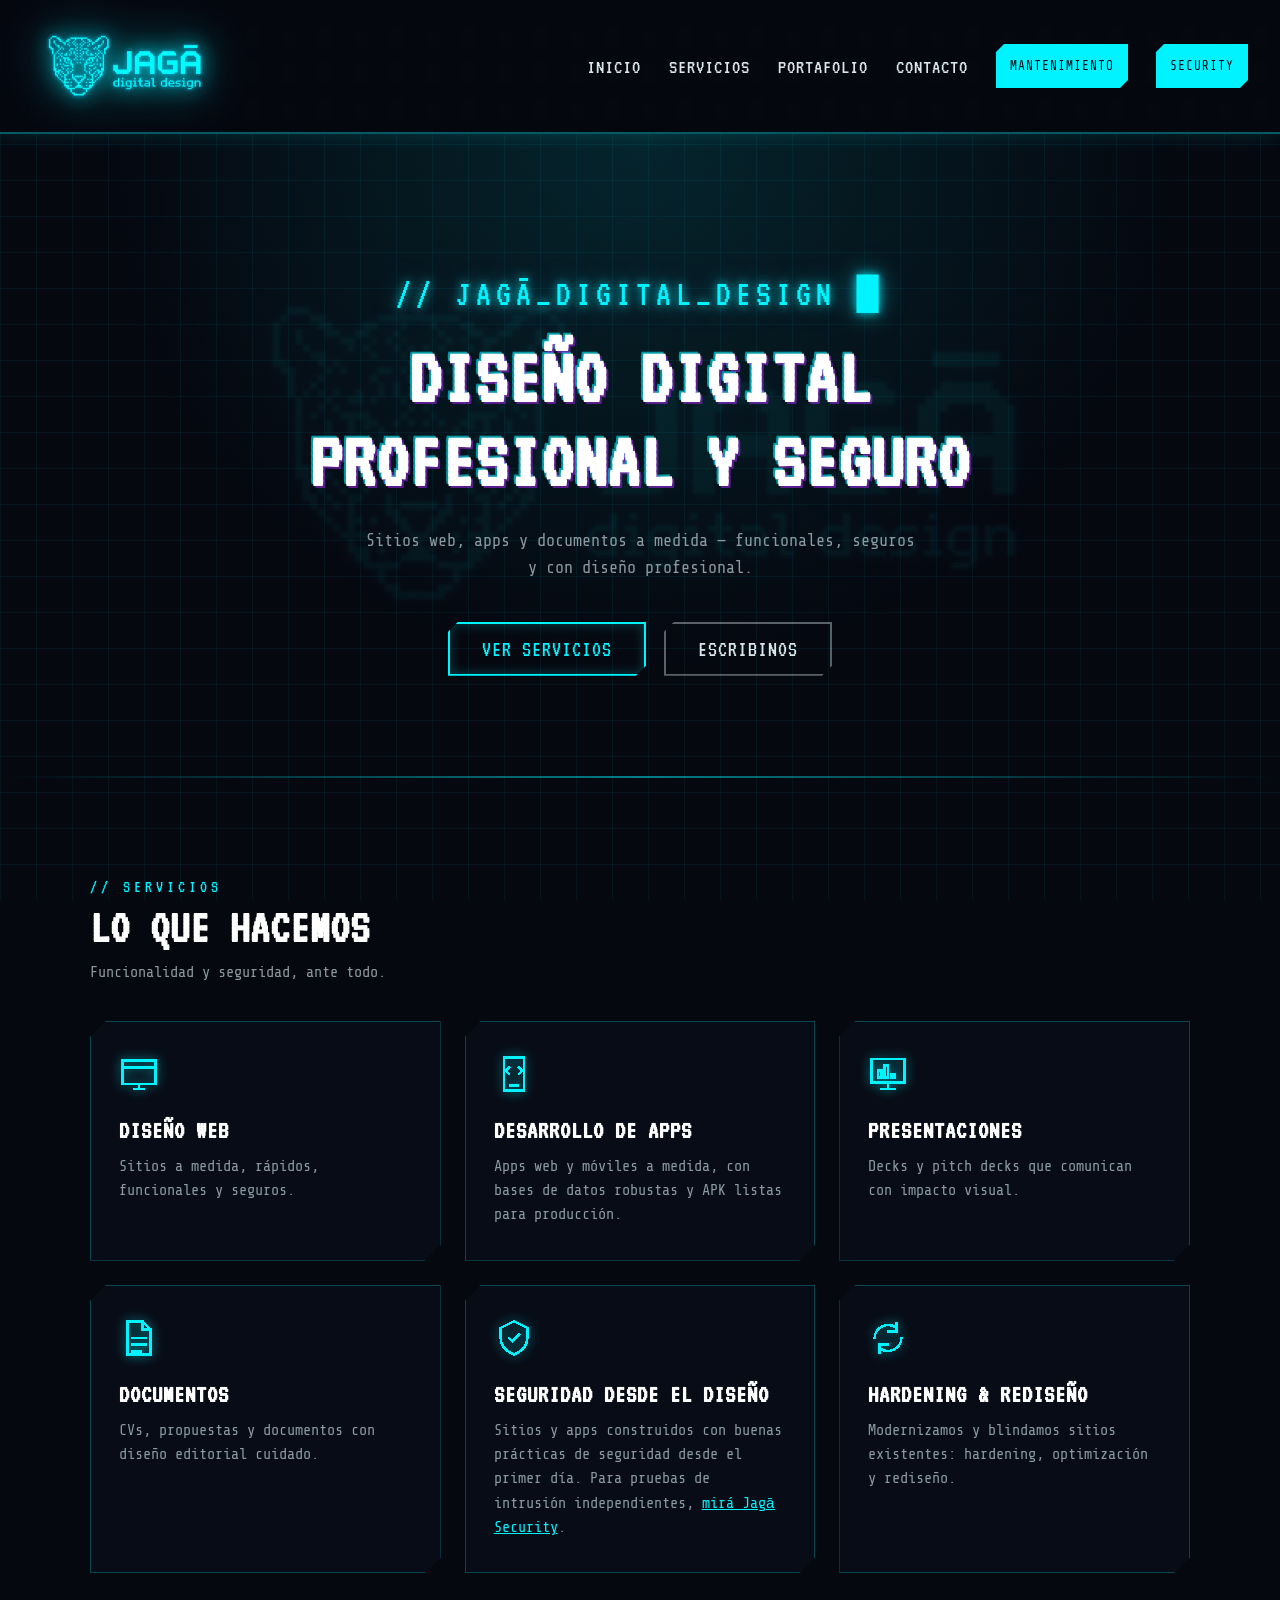
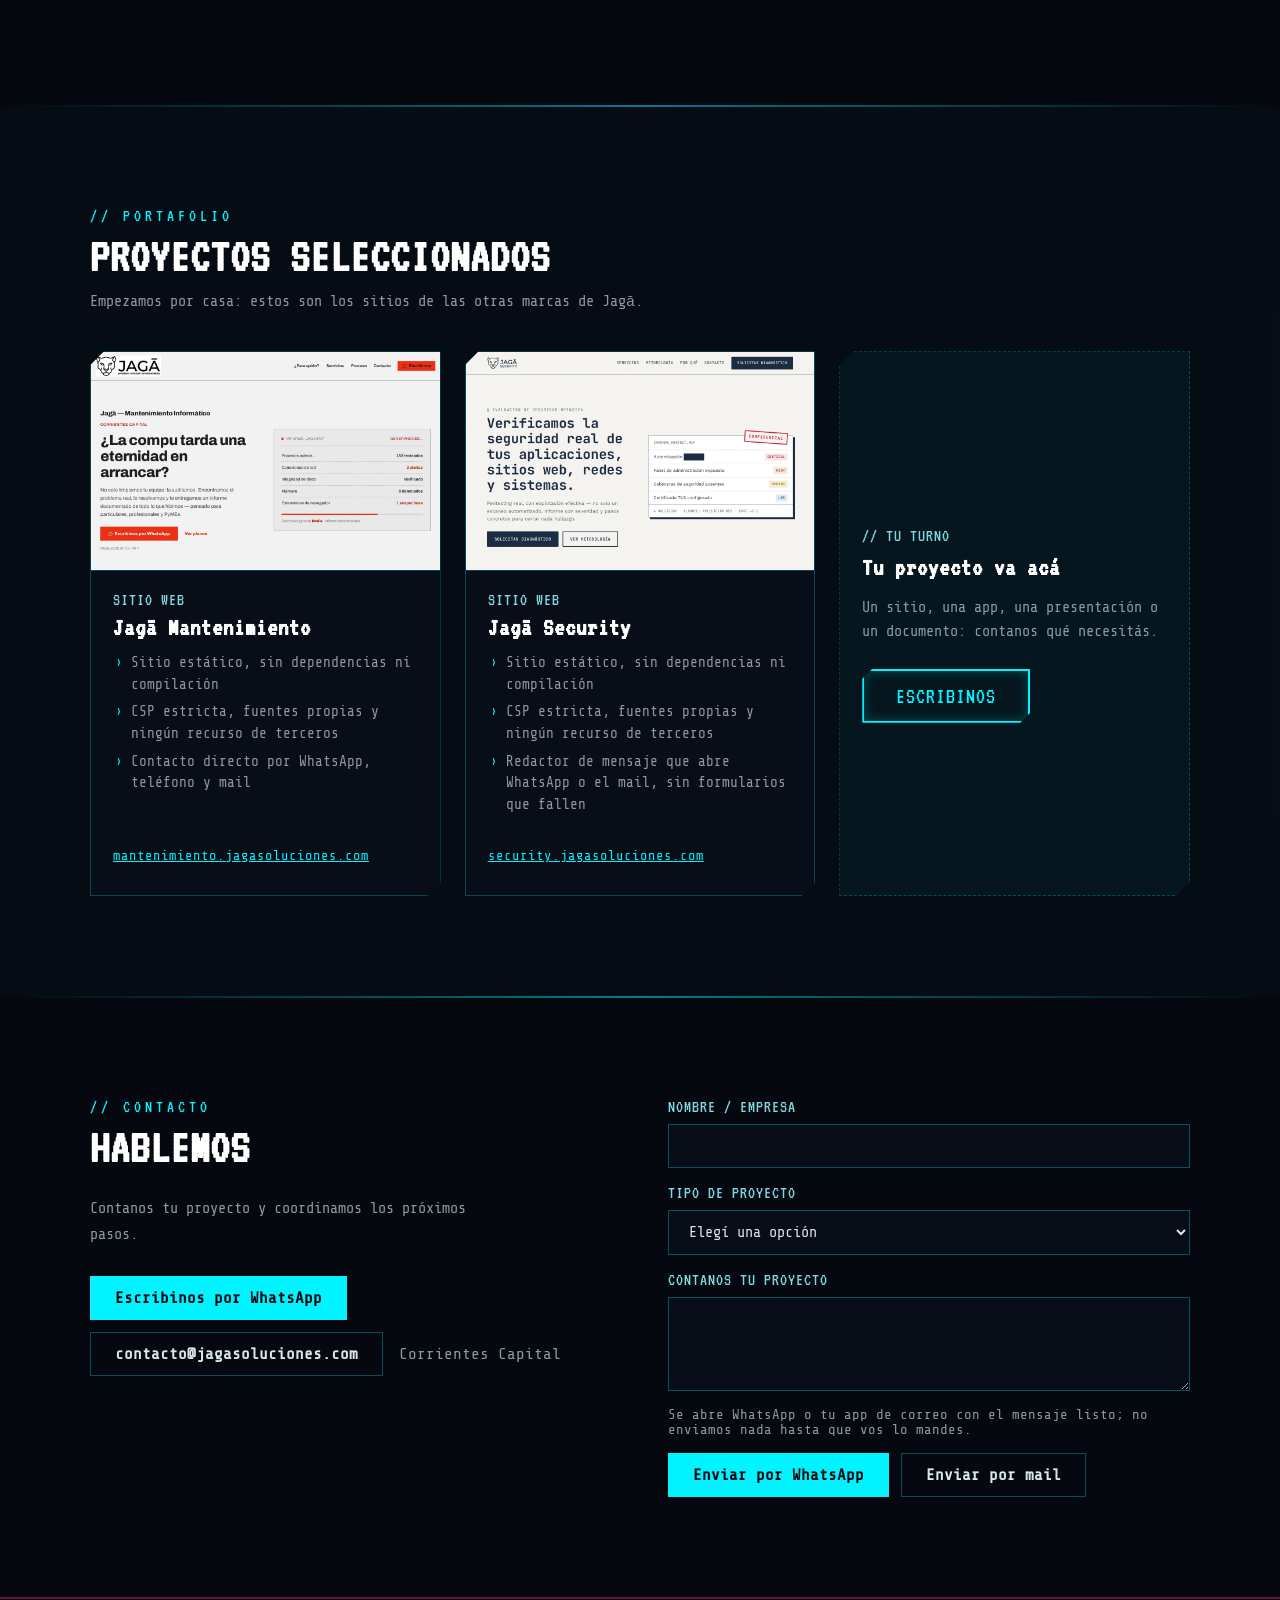
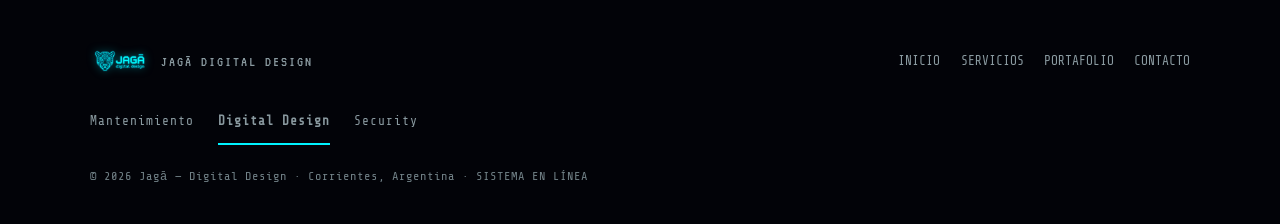
==== index.html @ 2938752e "fix(digital-design): canonical y metadatos robots.txt y sitemap.xml solo con las URLs de este host; " ====
<!DOCTYPE html>
<html lang="es">
<head>
<meta charset="utf-8">
<meta http-equiv="Content-Security-Policy" content="default-src 'none'; script-src 'self'; style-src 'self' 'unsafe-inline'; img-src 'self' data:; font-src 'self'; connect-src 'none'; frame-src 'none'; media-src 'none'; object-src 'none'; base-uri 'none'; form-action 'none'">
<meta name="referrer" content="no-referrer">
<meta name="viewport" content="width=device-width, initial-scale=1.0">
<title>Jagā Digital Design — Sitios Web, Apps y Documentos en Corrientes</title>
<meta name="description" content="Sitios web, apps, presentaciones y documentos a medida: funcionales, seguros y con diseño profesional. Corrientes Capital.">
<link rel="canonical" href="https://design.jagasoluciones.com/">

<!-- Open Graph -->
<meta property="og:type" content="website">
<meta property="og:site_name" content="Jagā Digital Design">
<meta property="og:title" content="Jagā Digital Design — Sitios Web, Apps y Documentos">
<meta property="og:description" content="Sitios web, apps, presentaciones y documentos a medida, con diseño profesional. Corrientes Capital.">
<meta property="og:url" content="https://design.jagasoluciones.com/">
<meta property="og:image" content="https://design.jagasoluciones.com/img/og.png">
<meta property="og:image:width" content="1200">
<meta property="og:image:height" content="630">
<meta property="og:image:alt" content="Logo de Jagā Digital Design">
<meta property="og:locale" content="es_AR">

<!-- Twitter -->
<meta name="twitter:card" content="summary_large_image">
<meta name="twitter:title" content="Jagā Digital Design — Sitios Web, Apps y Documentos">
<meta name="twitter:description" content="Sitios web, apps, presentaciones y documentos a medida, con diseño profesional. Corrientes Capital.">
<meta name="twitter:image" content="https://design.jagasoluciones.com/img/og.png">

<meta name="robots" content="index, follow">
<meta name="theme-color" content="#060810">

<!-- Favicon: monograma en línea, sin depender de un archivo externo -->
<link rel="icon" href="data:image/svg+xml,%3Csvg xmlns='http://www.w3.org/2000/svg' viewBox='0 0 32 32'%3E%3Crect width='32' height='32' fill='%23060810'/%3E%3Cpath d='M10 8h7a6.5 6.5 0 0 1 0 13H10' fill='none' stroke='%2300f3ff' stroke-width='2.2' stroke-linecap='square'/%3E%3C/svg%3E">

<link rel="preload" href="fonts/share-tech-mono-latin-400-normal.woff2" as="font" type="font/woff2" crossorigin>

<link rel="stylesheet" href="jaga-shared.css">
<link rel="stylesheet" href="styles.css">

<!-- JSON-LD: LocalBusiness -->
<script type="application/ld+json">
{
  "@context": "https://schema.org",
  "@type": "ProfessionalService",
  "name": "Jagā Digital Design",
  "image": "https://design.jagasoluciones.com/img/jaga-logo.png",
  "url": "https://design.jagasoluciones.com/",
  "email": "contacto@jagasoluciones.com",
  "address": {
    "@type": "PostalAddress",
    "addressLocality": "Corrientes",
    "addressRegion": "Corrientes",
    "addressCountry": "AR"
  },
  "geo": {
    "@type": "GeoCoordinates",
    "latitude": -27.4780009,
    "longitude": -58.8132239
  },
  "areaServed": {
    "@type": "GeoCircle",
    "geoMidpoint": { "@type": "GeoCoordinates", "latitude": -27.4780009, "longitude": -58.8132239 },
    "geoRadius": "10000"
  },
  "description": "Diseño y desarrollo web, apps, presentaciones, documentos y seguridad informática para particulares, profesionales y PyMEs en Corrientes Capital."
}
</script>
</head>
<body>

<a class="jaga-skip" href="#inicio">Saltar al contenido</a>

<div class="dd-page">

  <div class="dd-scanlines"></div>

  <div class="dd-grid-bg"></div>

  <header class="dd-header">
    <a class="dd-brand" href="#inicio">
      <img class="dd-logo" src="img/jaga-logo.png" width="367" height="200" alt="Jagā — digital design">
    </a>

    <button class="nav-toggle" id="nav-toggle" aria-expanded="false" aria-controls="nav-links" aria-label="Menú">
      <span></span>
      <span></span>
      <span></span>
    </button>

    <nav id="nav-links" aria-label="Navegación principal">
      <a class="dd-nav-link" href="#inicio">INICIO</a>
      <a class="dd-nav-link" href="#servicios">SERVICIOS</a>
      <a class="dd-nav-link" href="#portafolio">PORTAFOLIO</a>
      <a class="dd-nav-link" href="#contacto">CONTACTO</a>
      <a class="dd-chip" href="https://mantenimiento.jagasoluciones.com/">Mantenimiento</a>
      <a class="dd-chip" href="https://security.jagasoluciones.com/">Security</a>
    </nav>
  </header>

  <main id="inicio">
  <section class="dd-hero">
    <img class="dd-hero__mark" src="img/jaga-logo.png" width="367" height="200" alt="">
    <div class="dd-hero__inner">
      <p class="dd-kicker">// JAGĀ_DIGITAL_DESIGN <span class="dd-cursor" aria-hidden="true">█</span></p>
      <h1 class="dd-h1">Diseño digital<br>profesional y seguro</h1>
      <p class="dd-lead">Sitios web, apps y documentos a medida — funcionales, seguros y con diseño profesional.</p>
      <div class="dd-actions">
        <a href="#servicios" class="dd-btn dd-btn--fill">VER SERVICIOS</a>
        <a href="#contacto" class="dd-btn dd-btn--outline">ESCRIBINOS</a>
      </div>
    </div>
  </section>

  <div class="dd-hr"></div>

  <section class="dd-section" id="servicios">
    <div class="dd-container">
      <p class="dd-eyebrow">// SERVICIOS</p>
      <h2 class="dd-h2 dd-h2--tight">Lo que hacemos</h2>
      <p class="dd-sub">Funcionalidad y seguridad, ante todo.</p>

      <div class="dd-services">

        <div class="dd-card">
          <svg class="dd-card__icon" viewBox="0 0 24 24" width="40" height="40" fill="none" stroke="#00f3ff" stroke-width="1.5" stroke-linejoin="miter" stroke-linecap="square" shape-rendering="crispEdges">
            <rect x="2" y="4" width="20" height="14"></rect>
            <line x1="2" y1="8" x2="22" y2="8"></line>
            <line x1="9" y1="21" x2="15" y2="21"></line>
            <line x1="12" y1="18" x2="12" y2="21"></line>
          </svg>
          <h3 class="dd-h3">DISEÑO WEB</h3>
          <p class="dd-text">Sitios a medida, rápidos, funcionales y seguros.</p>
        </div>

        <div class="dd-card">
          <svg class="dd-card__icon" viewBox="0 0 24 24" width="40" height="40" fill="none" stroke="#00f3ff" stroke-width="1.5" stroke-linejoin="miter" stroke-linecap="square" shape-rendering="crispEdges">
            <rect x="6" y="2" width="12" height="20"></rect>
            <line x1="10" y1="19" x2="14" y2="19"></line>
            <path d="M9 8l-2 2 2 2"></path>
            <path d="M15 8l2 2-2 2"></path>
          </svg>
          <h3 class="dd-h3">DESARROLLO DE APPS</h3>
          <p class="dd-text">Apps web y móviles a medida, con bases de datos robustas y APK listas para producción.</p>
        </div>

        <div class="dd-card">
          <svg class="dd-card__icon" viewBox="0 0 24 24" width="40" height="40" fill="none" stroke="#00f3ff" stroke-width="1.5" stroke-linejoin="miter" stroke-linecap="square" shape-rendering="crispEdges">
            <rect x="2" y="3" width="20" height="14"></rect>
            <rect x="6" y="10" width="2" height="4"></rect>
            <rect x="10" y="7" width="2" height="7"></rect>
            <rect x="14" y="12" width="2" height="2"></rect>
            <line x1="8" y1="21" x2="16" y2="21"></line>
            <line x1="12" y1="17" x2="12" y2="21"></line>
          </svg>
          <h3 class="dd-h3">PRESENTACIONES</h3>
          <p class="dd-text">Decks y pitch decks que comunican con impacto visual.</p>
        </div>

        <div class="dd-card">
          <svg class="dd-card__icon" viewBox="0 0 24 24" width="40" height="40" fill="none" stroke="#00f3ff" stroke-width="1.5" stroke-linejoin="miter" stroke-linecap="square" shape-rendering="crispEdges">
            <path d="M5 2h9l5 5v15H5z"></path>
            <path d="M14 2v5h5"></path>
            <line x1="8" y1="12" x2="16" y2="12"></line>
            <line x1="8" y1="16" x2="16" y2="16"></line>
            <line x1="8" y1="20" x2="13" y2="20"></line>
          </svg>
          <h3 class="dd-h3">DOCUMENTOS</h3>
          <p class="dd-text">CVs, propuestas y documentos con diseño editorial cuidado.</p>
        </div>

        <div class="dd-card">
          <svg class="dd-card__icon" viewBox="0 0 24 24" width="40" height="40" fill="none" stroke="#00f3ff" stroke-width="1.5" stroke-linejoin="miter" stroke-linecap="square" shape-rendering="crispEdges">
            <path d="M12 2l8 4v6c0 5-3.5 8-8 10-4.5-2-8-5-8-10V6z"></path>
            <path d="M9 12l2 2 4-4"></path>
          </svg>
          <h3 class="dd-h3">SEGURIDAD DESDE EL DISEÑO</h3>
          <p class="dd-text">Sitios y apps construidos con buenas prácticas de seguridad desde el primer día. Para pruebas de intrusión independientes, <a href="https://security.jagasoluciones.com/">mirá Jagā Security</a>.</p>
        </div>

        <div class="dd-card">
          <svg class="dd-card__icon" viewBox="0 0 24 24" width="40" height="40" fill="none" stroke="#00f3ff" stroke-width="1.5" stroke-linejoin="miter" stroke-linecap="square" shape-rendering="crispEdges">
            <path d="M4 12a8 8 0 0 1 13-6"></path>
            <path d="M20 12a8 8 0 0 1-13 6"></path>
            <path d="M17 3v5h-5"></path>
            <path d="M7 21v-5h5"></path>
          </svg>
          <h3 class="dd-h3">HARDENING & REDISEÑO</h3>
          <p class="dd-text">Modernizamos y blindamos sitios existentes: hardening, optimización y rediseño.</p>
        </div>
      </div>
    </div>
  </section>

  <div class="dd-hr"></div>

  <section class="dd-section dd-section--tint" id="portafolio">
    <div class="dd-container">
      <p class="dd-eyebrow">// PORTAFOLIO</p>
      <h2 class="dd-h2 dd-h2--tight">Proyectos seleccionados</h2>
      <p class="dd-sub">Empezamos por casa: estos son los sitios de las otras marcas de Jagā.</p>

      <div class="dd-portfolio">
        <article class="dd-case">
          <img class="dd-case__img" src="img/casos/jaga-mantenimiento.webp" width="1200" height="750" alt="Portada del sitio de Jagā Mantenimiento" loading="lazy" decoding="async">
          <div class="dd-case__body">
            <p class="dd-case__tag">SITIO WEB</p>
            <h3 class="dd-h3">Jagā Mantenimiento</h3>
            <ul class="dd-case__list">
              <li>Sitio estático, sin dependencias ni compilación</li>
              <li>CSP estricta, fuentes propias y ningún recurso de terceros</li>
              <li>Contacto directo por WhatsApp, teléfono y mail</li>
            </ul>
            <a class="dd-case__link" href="https://mantenimiento.jagasoluciones.com/">mantenimiento.jagasoluciones.com</a>
          </div>
        </article>
        <article class="dd-case">
          <img class="dd-case__img" src="img/casos/jaga-security.webp" width="1200" height="750" alt="Portada del sitio de Jagā Security" loading="lazy" decoding="async">
          <div class="dd-case__body">
            <p class="dd-case__tag">SITIO WEB</p>
            <h3 class="dd-h3">Jagā Security</h3>
            <ul class="dd-case__list">
              <li>Sitio estático, sin dependencias ni compilación</li>
              <li>CSP estricta, fuentes propias y ningún recurso de terceros</li>
              <li>Redactor de mensaje que abre WhatsApp o el mail, sin formularios que fallen</li>
            </ul>
            <a class="dd-case__link" href="https://security.jagasoluciones.com/">security.jagasoluciones.com</a>
          </div>
        </article>
        <article class="dd-case dd-case--cta">
          <div class="dd-case__body">
            <p class="dd-case__tag">// TU TURNO</p>
            <h3 class="dd-h3">Tu proyecto va acá</h3>
            <p class="dd-text">Un sitio, una app, una presentación o un documento: contanos qué necesitás.</p>
            <a class="dd-btn dd-btn--fill" href="#contacto">ESCRIBINOS</a>
          </div>
        </article>
      </div>
    </div>
  </section>

  <div class="dd-hr"></div>

  <section class="dd-section" id="contacto">
    <div class="dd-container dd-contact-grid">
      <div>
        <p class="dd-eyebrow">// CONTACTO</p>
        <h2 class="dd-h2">Hablemos</h2>
        <p class="dd-contact-text">Contanos tu proyecto y coordinamos los próximos pasos.</p>
        <address class="jaga-contact" data-jaga-contact>
          <a class="jaga-btn jaga-btn--primary" href="https://wa.me/5493794870266?text=Hola%2C%20quiero%20consultar%20por%20un%20sitio%20web" target="_blank" rel="noopener">Escribinos por WhatsApp</a>
          <a class="jaga-btn" href="mailto:contacto@jagasoluciones.com">contacto@jagasoluciones.com</a>
          <span class="jaga-contact__meta">Corrientes Capital</span>
        </address>
      </div>
      <div class="jaga-composer" data-jaga-composer data-wa="5493794870266" data-mail="contacto@jagasoluciones.com" data-brand="Digital Design">
        <div class="jaga-field">
          <label for="c-nombre">Nombre / Empresa</label>
          <input id="c-nombre" type="text" maxlength="80" autocomplete="organization" data-f-name>
        </div>
        <div class="jaga-field">
          <label for="c-tipo">Tipo de proyecto</label>
          <select id="c-tipo" data-f-type>
            <option value="">Elegí una opción</option>
            <option>Diseño web</option>
            <option>App web o móvil</option>
            <option>Presentación</option>
            <option>Documento / CV</option>
            <option>Seguridad desde el diseño</option>
            <option>Otro</option>
          </select>
        </div>
        <div class="jaga-field">
          <label for="c-msg">Contanos tu proyecto</label>
          <textarea id="c-msg" rows="4" maxlength="600" data-f-msg></textarea>
        </div>
        <p class="jaga-hint">Se abre WhatsApp o tu app de correo con el mensaje listo; no enviamos nada hasta que vos lo mandes.</p>
        <p class="jaga-actions">
          <a class="jaga-btn jaga-btn--primary" data-send-wa href="https://wa.me/5493794870266" target="_blank" rel="noopener">Enviar por WhatsApp</a>
          <a class="jaga-btn" data-send-mail href="mailto:contacto@jagasoluciones.com">Enviar por mail</a>
        </p>
      </div>
    </div>
  </section>

  </main>

  <footer class="dd-footer">
    <div class="dd-footer__row">
      <div class="dd-footer__brand">
        <img class="dd-footer__logo" src="img/jaga-logo.png" width="367" height="200" alt="Jagā" loading="lazy" decoding="async">
        <span class="dd-footer__name">JAGĀ DIGITAL DESIGN</span>
      </div>
      <nav class="dd-footer__nav">
        <a class="dd-footer__link" href="#inicio">INICIO</a>
        <a class="dd-footer__link" href="#servicios">SERVICIOS</a>
        <a class="dd-footer__link" href="#portafolio">PORTAFOLIO</a>
        <a class="dd-footer__link" href="#contacto">CONTACTO</a>
      </nav>
    </div>
    <div class="dd-footer__switch">
      <nav class="jaga-switcher" aria-label="Marcas Jagā" data-jaga-switcher>
        <ul>
          <li><a href="https://mantenimiento.jagasoluciones.com/">Mantenimiento</a></li>
          <li><a href="https://design.jagasoluciones.com/" aria-current="page">Digital Design</a></li>
          <li><a href="https://security.jagasoluciones.com/">Security</a></li>
        </ul>
      </nav>
    </div>
    <p class="dd-footer__legal">© 2026 Jagā — Digital Design · Corrientes, Argentina · SISTEMA EN LÍNEA</p>
  </footer>

</div>

<script src="script.js"></script>
<script src="composer.js" defer></script>
</body>
</html>
---- jaga-shared.css ----
/* jaga-shared.css — capa compartida de las cuatro webs Jagā (hub + 3 marcas).
   Regla: este archivo NO impone la identidad visual. Cada sitio sobrescribe los tokens --jaga-* en su
   propio styles.css (que se carga DESPUÉS) con SUS colores y SUS fuentes. Lo compartido es el comportamiento:
   foco visible, skip link, selector de marcas, bloque de contacto, redactor de mensaje, movimiento reducido.
   Es el mismo archivo, byte a byte, en los cuatro repos (se copia; no se enlaza entre repos). */

:root {
  /* Tokens que cada marca redefine */
  --jaga-accent: #ae1800;
  --jaga-on-accent: #ffffff;
  --jaga-fg: #201e1d;
  --jaga-fg-muted: #4a4747;
  --jaga-bg: #f3f2f2;
  --jaga-surface: #eae9e9;
  --jaga-border: rgba(32, 30, 29, 0.35);
  --jaga-font-ui: system-ui, -apple-system, "Segoe UI", sans-serif;
  --jaga-font-mono: ui-monospace, "SF Mono", Consolas, monospace;
  /* Tokens estructurales compartidos */
  --jaga-space-1: 4px;
  --jaga-space-2: 8px;
  --jaga-space-3: 12px;
  --jaga-space-4: 16px;
  --jaga-space-6: 24px;
  --jaga-space-8: 32px;
  --jaga-radius: 0;
  --jaga-tap: 44px; /* alto mínimo de elementos tocables */
}

/* Foco visible y consistente */
:focus-visible { outline: 2px solid var(--jaga-accent); outline-offset: 3px; }

/* Skip link */
.jaga-skip {
  position: absolute; left: var(--jaga-space-4); top: -100px; z-index: 1000;
  background: var(--jaga-fg); color: var(--jaga-bg); padding: var(--jaga-space-3) var(--jaga-space-4);
  font-family: var(--jaga-font-ui); text-decoration: none;
}
.jaga-skip:focus { top: var(--jaga-space-4); }

/* Selector de marcas */
.jaga-switcher ul { display: flex; flex-wrap: wrap; gap: var(--jaga-space-2) var(--jaga-space-6); list-style: none; margin: 0; padding: 0; }
.jaga-switcher a { color: inherit; text-decoration: none; padding: var(--jaga-space-2) 0; display: inline-block; min-height: var(--jaga-tap); line-height: calc(var(--jaga-tap) - 16px); border-bottom: 2px solid transparent; }
.jaga-switcher a:hover { border-bottom-color: currentColor; }
.jaga-switcher a[aria-current="page"] { font-weight: 700; border-bottom-color: var(--jaga-accent); }

/* Botones */
.jaga-btn {
  display: inline-flex; align-items: center; justify-content: center; gap: var(--jaga-space-2);
  min-height: var(--jaga-tap); padding: 0 var(--jaga-space-6);
  font-family: var(--jaga-font-ui); font-weight: 600; text-decoration: none;
  color: var(--jaga-fg); background: transparent; border: 1px solid var(--jaga-border); border-radius: var(--jaga-radius);
}
.jaga-btn:hover { border-color: var(--jaga-accent); }
.jaga-btn--primary { color: var(--jaga-on-accent); background: var(--jaga-accent); border-color: var(--jaga-accent); }

/* Contacto */
.jaga-contact { font-style: normal; display: flex; flex-wrap: wrap; align-items: center; gap: var(--jaga-space-3) var(--jaga-space-4); }
.jaga-contact__tel, .jaga-contact__meta { color: inherit; }

/* Redactor de mensaje */
.jaga-composer { display: grid; gap: var(--jaga-space-4); max-width: 560px; }
.jaga-field { display: grid; gap: var(--jaga-space-2); }
.jaga-field label { font-family: var(--jaga-font-mono); font-size: 0.8rem; letter-spacing: 0.04em; text-transform: uppercase; }
.jaga-field input, .jaga-field select, .jaga-field textarea {
  font: inherit; color: var(--jaga-fg); background: var(--jaga-surface);
  border: 1px solid var(--jaga-border); border-radius: var(--jaga-radius); padding: var(--jaga-space-3) var(--jaga-space-4); min-height: var(--jaga-tap);
}
.jaga-hint { font-size: 0.875rem; color: var(--jaga-fg-muted); margin: 0; }
.jaga-actions { display: flex; flex-wrap: wrap; gap: var(--jaga-space-3); margin: 0; }

.jaga-visually-hidden { position: absolute !important; width: 1px; height: 1px; overflow: hidden; clip: rect(0 0 0 0); white-space: nowrap; }

/* Movimiento reducido: apaga animaciones y transiciones de TODO el sitio (también las inline) */
@media (prefers-reduced-motion: reduce) {
  *, *::before, *::after {
    animation-duration: 0.001ms !important;
    animation-iteration-count: 1 !important;
    transition-duration: 0.001ms !important;
    scroll-behavior: auto !important;
  }
}
---- styles.css ----
/* Fuentes alojadas en el propio sitio (fonts/, licencias SIL OFL en fonts/LICENSE-*.txt). */
@font-face {
  font-family: "VT323";
  font-style: normal;
  font-weight: 400;
  font-display: swap;
  src: url("fonts/vt323-latin-ext-400-normal.woff2") format("woff2");
  unicode-range: U+0100-02BA, U+02BD-02C5, U+02C7-02CC, U+02CE-02D7, U+02DD-02FF, U+0304, U+0308, U+0329, U+1D00-1DBF, U+1E00-1E9F, U+1EF2-1EFF, U+2020, U+20A0-20AB, U+20AD-20C0, U+2113, U+2C60-2C7F, U+A720-A7FF;
}
@font-face {
  font-family: "VT323";
  font-style: normal;
  font-weight: 400;
  font-display: swap;
  src: url("fonts/vt323-latin-400-normal.woff2") format("woff2");
  unicode-range: U+0000-00FF, U+0131, U+0152-0153, U+02BB-02BC, U+02C6, U+02DA, U+02DC, U+0304, U+0308, U+0329, U+2000-206F, U+20AC, U+2122, U+2191, U+2193, U+2212, U+2215, U+FEFF, U+FFFD;
}
@font-face {
  font-family: "Share Tech Mono";
  font-style: normal;
  font-weight: 400;
  font-display: swap;
  src: url("fonts/share-tech-mono-latin-400-normal.woff2") format("woff2");
  unicode-range: U+0000-00FF, U+0131, U+0152-0153, U+02BB-02BC, U+02C6, U+02DA, U+02DC, U+0304, U+0308, U+0329, U+2000-206F, U+20AC, U+2122, U+2191, U+2193, U+2212, U+2215, U+FEFF, U+FFFD;
}

/* ============================================================
   JAGĀ DIGITAL DESIGN — landing (estética cyberpunk/neón)
   Toda la presentación vive en esta hoja, con clases dd-*
   (el diseño original usaba estilos inline). Sin build step,
   sin dependencias.
   ============================================================ */

html { scroll-behavior: smooth; }
body { margin: 0; background: #060810; overflow-x: hidden; }
a { color: #00f3ff; }
a:hover { color: #7fe9f0; }

/* Tokens de la capa compartida (jaga-shared.css) con la identidad de Digital Design */
:root {
  --jaga-accent: #00f3ff;
  --jaga-on-accent: #060810;
  --jaga-fg: #d9e7ea;
  --jaga-fg-muted: #8a9aa0;
  --jaga-bg: #060810;
  --jaga-surface: rgba(11,15,26,0.7);
  --jaga-border: rgba(0,243,255,.3);
  --jaga-font-ui: 'Share Tech Mono', monospace;
  --jaga-font-mono: 'VT323', monospace;
}
/* a:hover cambia el color de todos los enlaces: los botones compartidos conservan el suyo */
a.jaga-btn:hover { color: var(--jaga-fg); }
a.jaga-btn--primary:hover { color: var(--jaga-on-accent); box-shadow: 0 0 24px rgba(0,243,255,0.6); }
/* Contacto y redactor con el aspecto del formulario anterior (etiquetas VT323 en cian claro) */
.jaga-field label { font-size: 1.1rem; letter-spacing: 1px; color: #7fd9e0; }
.jaga-field input, .jaga-field select, .jaga-field textarea { font-family: 'Share Tech Mono', monospace; font-size: 0.95rem; }
.jaga-field textarea { resize: vertical; }
.jaga-field select option { background: #060810; }
.jaga-contact__meta { font-family: 'Share Tech Mono', monospace; color: #8a9aa0; }
/* Selector de marcas del footer con la tipografía y el gris de los enlaces del pie */
footer .jaga-switcher { font-family: 'Share Tech Mono', monospace; font-size: 0.8rem; letter-spacing: 1px; color: #8a9aa0; }
/* A 375 px las tres marcas entran en una línea con menos separación (misma letra, mismos 44 px) */
@media (max-width: 400px) { footer .jaga-switcher ul { column-gap: 12px; } }
/* Este sitio no usa box-sizing: border-box global; sin esto el min-height de 44 px se suma al padding */
.jaga-switcher a, .jaga-btn, .jaga-field input, .jaga-field select, .jaga-field textarea { box-sizing: border-box; }

@keyframes jaga-blink { 0%, 49% { opacity: 1; } 50%, 100% { opacity: 0; } }
@keyframes jaga-scan { 0% { background-position: 0 0; } 100% { background-position: 0 4px; } }
@keyframes jaga-flicker { 0%, 92%, 100% { opacity: 1; } 94% { opacity: 0.6; } 96% { opacity: 1; } }

/* ============================================================
   Estructura y fondo
   ============================================================ */
.dd-page { position: relative; background: #060810; font-family: 'Share Tech Mono', monospace; color: #d9e7ea; min-height: 100vh; }
.dd-scanlines {
  position: fixed; inset: 0; pointer-events: none; z-index: 2; opacity: 0.5; mix-blend-mode: overlay;
  background-image: repeating-linear-gradient(rgba(0,0,0,0) 0px, rgba(0,0,0,0) 2px, rgba(0,243,255,0.05) 3px);
  animation: jaga-scan 0.4s linear infinite;
}
.dd-grid-bg {
  position: fixed; inset: 0; pointer-events: none; z-index: 1;
  background-image: linear-gradient(rgba(0,243,255,0.06) 1px, transparent 1px), linear-gradient(90deg, rgba(0,243,255,0.06) 1px, transparent 1px);
  background-size: 36px 36px;
}
.dd-section { position: relative; z-index: 3; padding: clamp(56px,8vw,100px) 32px; }
.dd-section--tint { background: rgba(0,243,255,0.02); }
.dd-container { max-width: 1100px; margin: 0 auto; }
.dd-hr { position: relative; z-index: 3; height: 2px; background: linear-gradient(90deg, transparent, rgba(0,243,255,0.5), transparent); }

/* ============================================================
   Encabezado y navegación
   (a.* para que el a:hover general no les cambie el color)
   ============================================================ */
.dd-header {
  position: sticky; top: 0; z-index: 50;
  display: flex; flex-wrap: wrap; align-items: center; justify-content: space-between; gap: 16px;
  padding: 16px 32px; background: rgba(6,8,16,0.9); backdrop-filter: blur(6px);
  border-bottom: 2px solid rgba(0,243,255,0.35); box-shadow: 0 0 20px rgba(0,243,255,0.15);
}
a.dd-brand { display: flex; align-items: center; text-decoration: none; color: #d9e7ea; }
.dd-logo { height: 100px; width: auto; filter: drop-shadow(0 0 10px rgba(0,243,255,0.85)) drop-shadow(0 0 24px rgba(0,243,255,0.45)); }
a.dd-nav-link, a.dd-nav-link:hover {
  display: inline-flex; align-items: center; min-height: 44px;
  font-family: 'VT323', monospace; font-size: 1.3rem; letter-spacing: 1px; text-decoration: none; color: #d9e7ea;
}
a.dd-chip, a.dd-chip:hover {
  display: inline-flex; align-items: center; min-height: 44px; box-sizing: border-box;
  font-family: 'Share Tech Mono', monospace; font-size: 0.8rem; letter-spacing: 1px; text-decoration: none;
  color: #060810; background: #00f3ff; padding: 8px 14px; text-transform: uppercase;
  clip-path: polygon(8px 0,100% 0,100% calc(100% - 8px),calc(100% - 8px) 100%,0 100%,0 8px);
}

/* ============================================================
   Portada
   ============================================================ */
.dd-hero {
  position: relative; z-index: 3; text-align: center; overflow: hidden;
  padding: clamp(64px,12vw,140px) 24px clamp(48px,8vw,100px);
  background: radial-gradient(circle at 50% 0%, rgba(0,243,255,0.12) 0%, transparent 60%);
}
.dd-hero__mark { position: absolute; top: 50%; left: 50%; transform: translate(-50%,-50%); width: min(900px,90vw); height: auto; opacity: 0.05; pointer-events: none; z-index: 0; }
.dd-hero__inner { position: relative; z-index: 1; }
.dd-kicker {
  font-family: 'VT323', monospace; font-size: clamp(1.2rem,3.5vw,2.3rem); letter-spacing: 5px; color: #00f3ff;
  text-shadow: 0 0 10px rgba(0,243,255,0.85), 0 0 24px rgba(0,243,255,0.5); margin: 0 0 20px;
  animation: jaga-flicker 6s infinite;
}
.dd-cursor { animation: jaga-blink 1s step-end infinite; }
.dd-h1 {
  font-family: 'VT323', monospace; font-size: clamp(2.4rem,7vw,5rem); line-height: 1.05; letter-spacing: 1px; text-transform: uppercase;
  color: #fff; text-shadow: 2px 2px 0 rgba(176,38,255,0.5), -2px -2px 0 rgba(0,243,255,0.6); margin: 0 0 24px;
}
.dd-lead { font-size: 1.05rem; line-height: 1.6; color: #8a9aa0; max-width: 560px; margin: 0 auto 40px; }
.dd-actions { display: flex; flex-wrap: wrap; justify-content: center; gap: 18px; }
.dd-btn {
  font-family: 'VT323', monospace; font-size: 1.4rem; letter-spacing: 1px; text-decoration: none; padding: 14px 32px;
  clip-path: polygon(10px 0,100% 0,100% calc(100% - 10px),calc(100% - 10px) 100%,0 100%,0 10px);
  transition: all 0.25s ease;
}
.dd-btn--fill { color: #00f3ff; border: 2px solid #00f3ff; box-shadow: 0 0 12px rgba(0,243,255,0.25) inset; }
.dd-btn--outline { color: #d9e7ea; border: 2px solid rgba(217,231,234,0.4); }
.dd-btn--fill:hover { background: #00f3ff; color: #060810; box-shadow: 0 0 24px rgba(0,243,255,0.6); }
.dd-btn--outline:hover { background: rgba(0,243,255,0.12); border-color: #7fd9e0; color: #d9e7ea; }

/* ============================================================
   Títulos y textos de sección
   ============================================================ */
.dd-eyebrow { font-family: 'VT323', monospace; font-size: 1.1rem; letter-spacing: 4px; color: #00f3ff; margin: 0 0 8px; }
.dd-h2 { font-family: 'VT323', monospace; font-size: clamp(2rem,4vw,3rem); letter-spacing: 1px; text-transform: uppercase; color: #fff; margin: 0 0 24px; }
.dd-h2--tight { margin-bottom: 12px; }
.dd-h2--loose { margin-bottom: 40px; }
.dd-h3 { font-family: 'VT323', monospace; font-size: 1.6rem; letter-spacing: 1px; color: #fff; margin: 0 0 12px; }
.dd-sub { font-size: 0.95rem; color: #8a9aa0; margin: 0 0 40px; max-width: 560px; }
.dd-text { font-size: 0.95rem; line-height: 1.6; color: #8a9aa0; margin: 0; }
.dd-text a, .dd-text a:hover { color: #00f3ff; text-decoration: underline; }

/* ============================================================
   Servicios
   ============================================================ */
.dd-services { display: grid; grid-template-columns: repeat(auto-fit,minmax(260px,1fr)); gap: 24px; margin-bottom: 32px; }
.dd-card {
  background: rgba(11,15,26,0.7); border: 1px solid rgba(0,243,255,0.25); padding: 32px 28px;
  clip-path: polygon(16px 0,100% 0,100% calc(100% - 16px),calc(100% - 16px) 100%,0 100%,0 16px);
  transition: all 0.3s ease;
}
.dd-card:hover { border-color: #00f3ff; box-shadow: 0 0 24px rgba(0,243,255,0.25); transform: translateY(-6px); }
.dd-card__icon { filter: drop-shadow(0 0 6px rgba(0,243,255,0.6)); margin-bottom: 20px; }

/* ============================================================
   Portafolio
   ============================================================ */
.dd-portfolio { display: grid; grid-template-columns: repeat(auto-fit,minmax(280px,1fr)); gap: 24px; }
.dd-case {
  display: flex; flex-direction: column; background: rgba(11,15,26,0.9); border: 1px solid rgba(0,243,255,0.25); overflow: hidden;
  clip-path: polygon(14px 0,100% 0,100% calc(100% - 14px),calc(100% - 14px) 100%,0 100%,0 14px);
}
.dd-case__img { display: block; width: 100%; height: auto; aspect-ratio: 1200/750; object-fit: cover; border-bottom: 1px solid rgba(0,243,255,0.25); }
.dd-case__body { display: flex; flex-direction: column; flex: 1; padding: 20px 22px 18px; }
.dd-case__tag { font-family: 'VT323', monospace; font-size: 1.1rem; letter-spacing: 1px; color: #7fd9e0; margin: 0 0 6px; }
.dd-case__list { list-style: none; margin: 0 0 12px; padding: 0; font-size: 0.9rem; line-height: 1.5; color: #8a9aa0; }
.dd-case__list li { position: relative; padding-left: 18px; margin-bottom: 6px; }
.dd-case__list li::before { content: "›"; position: absolute; left: 2px; color: #00f3ff; }
a.dd-case__link { display: inline-flex; align-items: center; min-height: 44px; margin-top: auto; font-size: 0.85rem; letter-spacing: 1px; word-break: break-all; }
.dd-case--cta { justify-content: center; background: rgba(0,243,255,0.04); border-style: dashed; }
.dd-case--cta .dd-case__body { justify-content: center; align-items: flex-start; gap: 4px; }
.dd-case--cta .dd-text { margin-bottom: 20px; }

/* ============================================================
   Contacto
   ============================================================ */
.dd-contact-grid { display: grid; grid-template-columns: repeat(auto-fit,minmax(300px,1fr)); gap: 56px; }
.dd-contact-text { font-size: 0.95rem; line-height: 1.7; color: #8a9aa0; margin: 0 0 28px; max-width: 420px; }

/* ============================================================
   Pie
   ============================================================ */
.dd-footer { position: relative; z-index: 3; padding: 40px 32px; background: #020308; border-top: 2px solid rgba(255,46,108,0.4); }
.dd-footer__row { max-width: 1100px; margin: 0 auto; display: flex; flex-wrap: wrap; align-items: center; justify-content: space-between; gap: 24px; }
.dd-footer__brand { display: flex; align-items: center; gap: 12px; }
.dd-footer__logo { height: 32px; width: auto; filter: drop-shadow(0 0 4px rgba(0,243,255,0.5)); }
.dd-footer__name { font-family: 'VT323', monospace; font-size: 0.95rem; letter-spacing: 2px; color: #8a9aa0; }
.dd-footer__nav { display: flex; flex-wrap: wrap; gap: 20px; font-family: 'Share Tech Mono', monospace; font-size: 0.8rem; }
a.dd-footer__link, a.dd-footer__link:hover { display: inline-flex; align-items: center; justify-content: center; min-height: 44px; min-width: 44px; text-decoration: none; color: #8a9aa0; }
.dd-footer__switch { max-width: 1100px; margin: 16px auto 0; }
.dd-footer__legal { max-width: 1100px; margin: 24px auto 0; font-family: 'Share Tech Mono', monospace; font-size: 0.75rem; letter-spacing: 1px; color: #728288; } /* 5.2:1 sobre el pie (antes #4a5a60, 2.9:1) */

/* ============================================================
   Navegación — menú mobile
   ============================================================ */
#nav-links { display: flex; flex-wrap: wrap; align-items: center; gap: 28px; }
.nav-toggle {
  display: none; flex-direction: column; justify-content: center; gap: 6px;
  box-sizing: border-box; width: 58px; height: 44px; padding: 0 8px;
  background: transparent; border: 1px solid rgba(0,243,255,0.4); cursor: pointer;
}
.nav-toggle span { display: block; height: 2px; width: 100%; background: #00f3ff; }

@media (max-width: 1024px) {
  #nav-links { display: none; }
  #nav-links.is-open {
    display: flex; flex-direction: column;
    position: absolute; top: 100%; left: 0; right: 0;
    background: #060810; border-bottom: 2px solid rgba(0,243,255,0.35);
    padding: 20px 32px; gap: 20px;
  }
  .nav-toggle { display: flex; }
}
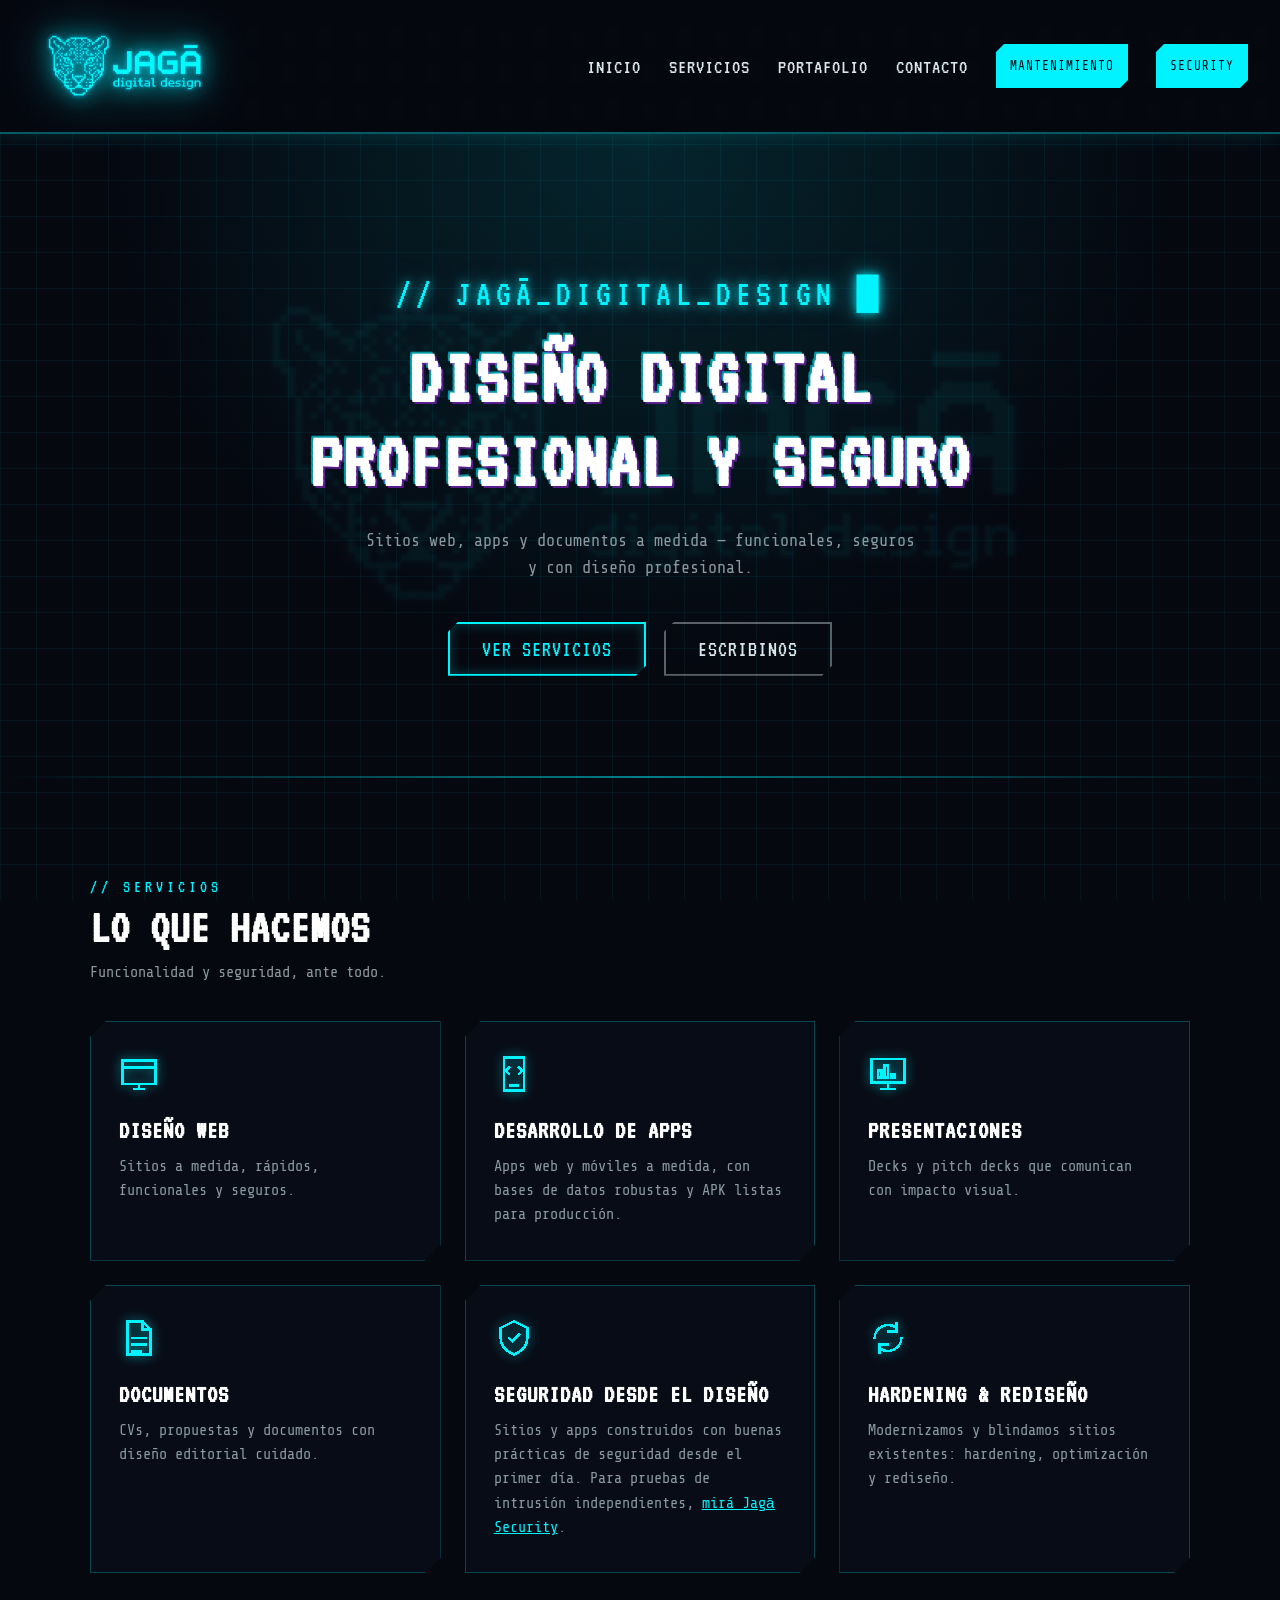
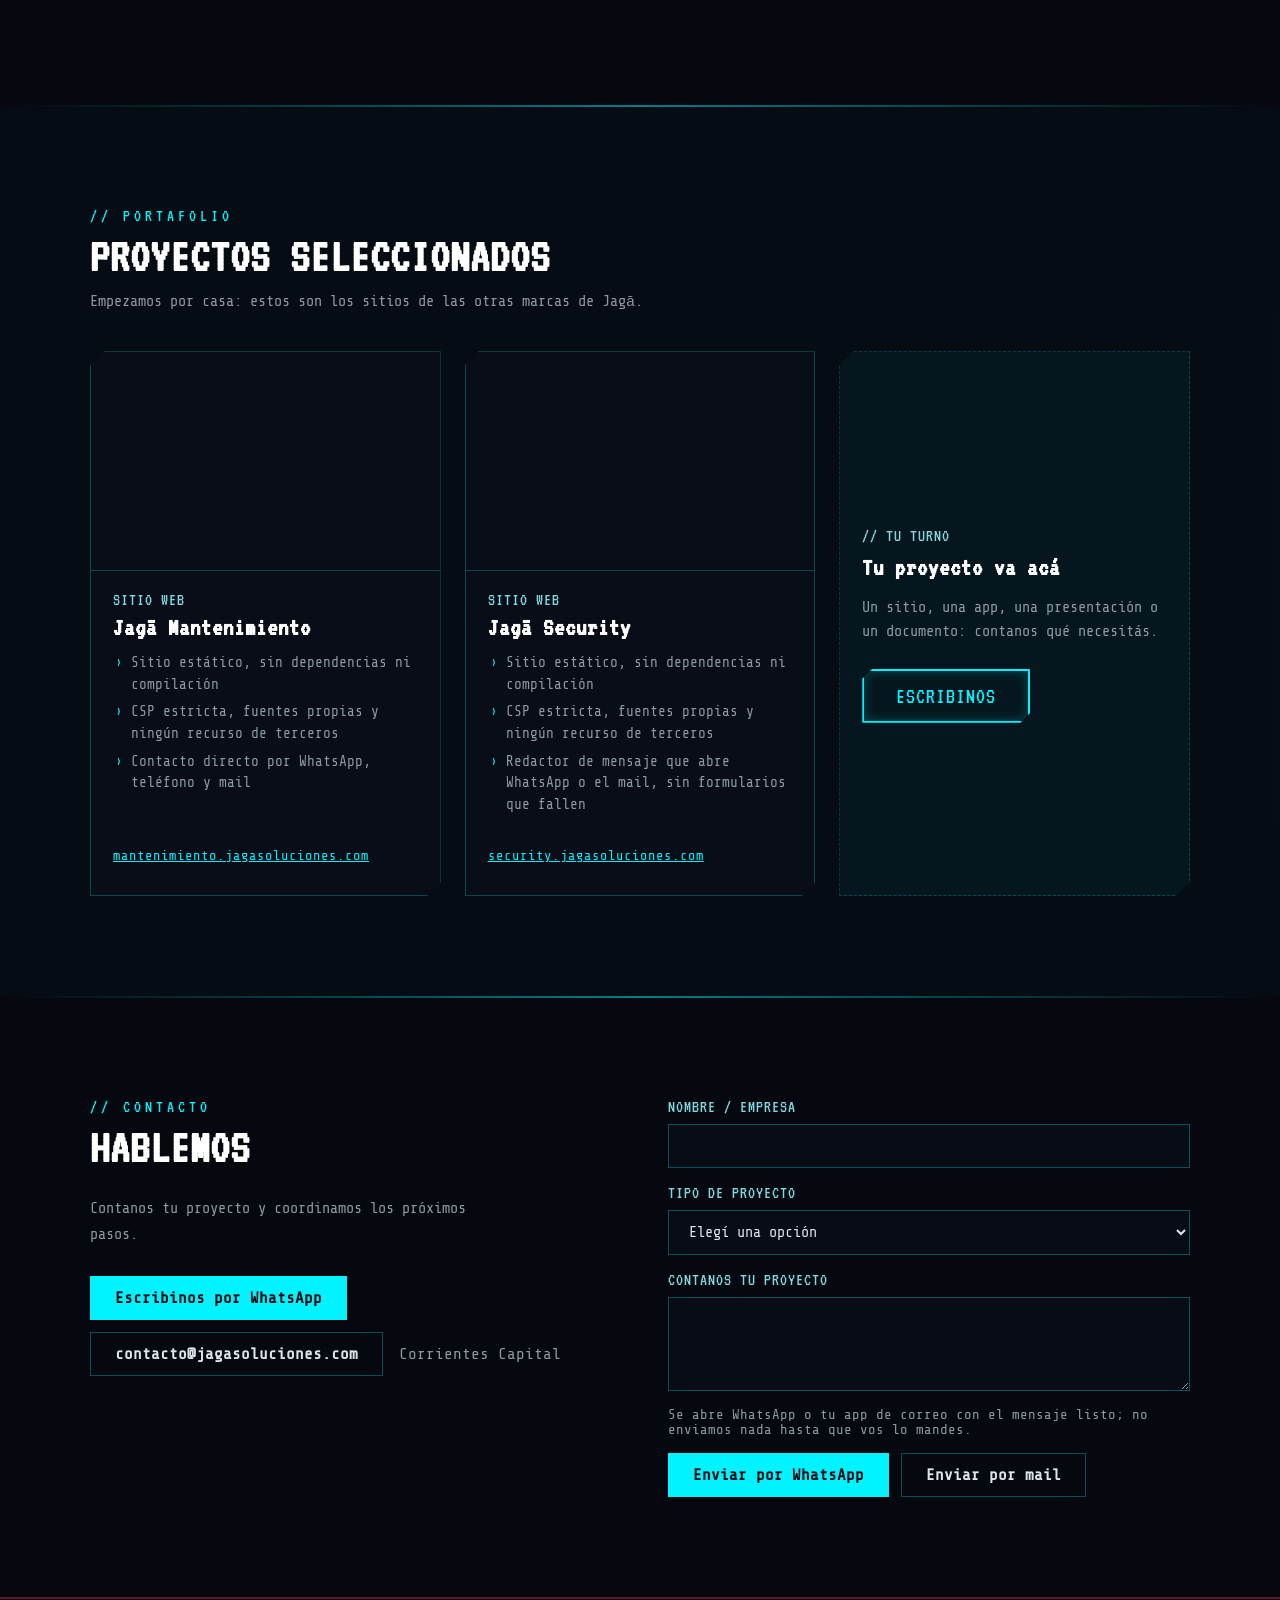
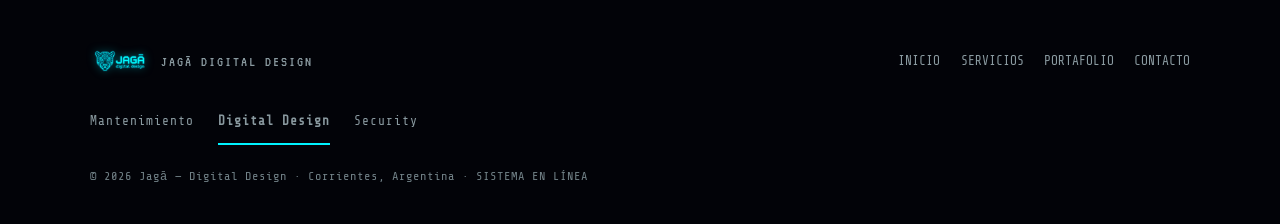
==== commit 151b43fd: "security(digital-design): CSP sin 'unsafe-inline' en style-src El sitio ya no tiene style="" ni <sty" ====
--- a/index.html
+++ b/index.html
@@ -2,7 +2,7 @@
 <html lang="es">
 <head>
 <meta charset="utf-8">
-<meta http-equiv="Content-Security-Policy" content="default-src 'none'; script-src 'self'; style-src 'self' 'unsafe-inline'; img-src 'self' data:; font-src 'self'; connect-src 'none'; frame-src 'none'; media-src 'none'; object-src 'none'; base-uri 'none'; form-action 'none'">
+<meta http-equiv="Content-Security-Policy" content="default-src 'none'; script-src 'self'; style-src 'self'; img-src 'self' data:; font-src 'self'; connect-src 'none'; frame-src 'none'; media-src 'none'; object-src 'none'; base-uri 'none'; form-action 'none'">
 <meta name="referrer" content="no-referrer">
 <meta name="viewport" content="width=device-width, initial-scale=1.0">
 <title>Jagā Digital Design — Sitios Web, Apps y Documentos en Corrientes</title>
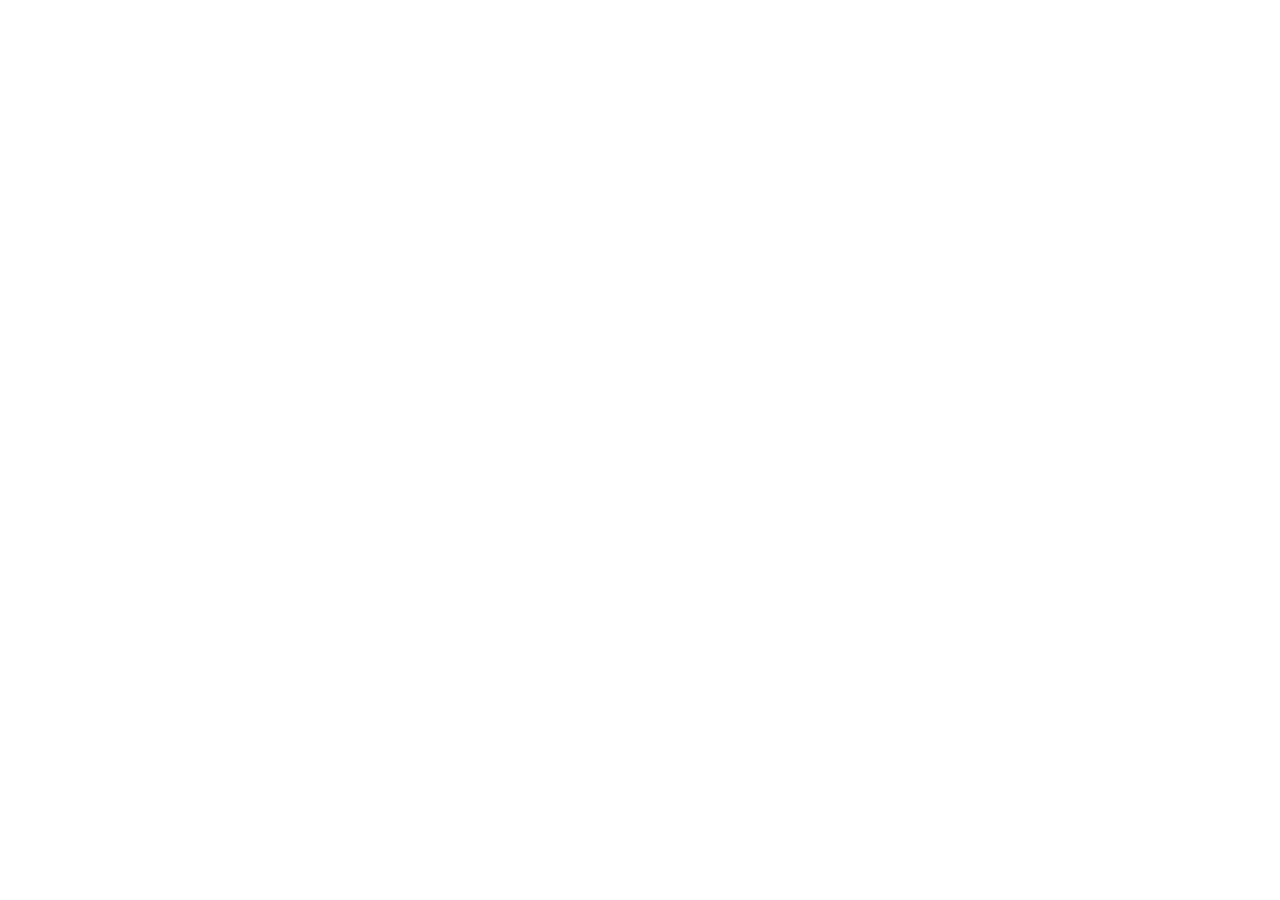
==== commit 565f6ebe: "chore(redirect): el sitio se mudó a https://design.jagasoluciones.com/" ====
--- a/index.html
+++ b/index.html
@@ -1,318 +1,18 @@
-<!DOCTYPE html>
+<!doctype html>
 <html lang="es">
 <head>
 <meta charset="utf-8">
-<meta http-equiv="Content-Security-Policy" content="default-src 'none'; script-src 'self'; style-src 'self'; img-src 'self' data:; font-src 'self'; connect-src 'none'; frame-src 'none'; media-src 'none'; object-src 'none'; base-uri 'none'; form-action 'none'">
+<meta http-equiv="Content-Security-Policy" content="default-src 'none'; style-src 'unsafe-inline'; base-uri 'none'; form-action 'none'">
 <meta name="referrer" content="no-referrer">
-<meta name="viewport" content="width=device-width, initial-scale=1.0">
-<title>Jagā Digital Design — Sitios Web, Apps y Documentos en Corrientes</title>
-<meta name="description" content="Sitios web, apps, presentaciones y documentos a medida: funcionales, seguros y con diseño profesional. Corrientes Capital.">
+<meta name="viewport" content="width=device-width, initial-scale=1">
+<meta http-equiv="refresh" content="0; url=https://design.jagasoluciones.com/">
+<title>Jagā Digital Design se mudó a design.jagasoluciones.com</title>
+<meta name="description" content="Esta página se mudó a https://design.jagasoluciones.com/">
 <link rel="canonical" href="https://design.jagasoluciones.com/">
-
-<!-- Open Graph -->
-<meta property="og:type" content="website">
-<meta property="og:site_name" content="Jagā Digital Design">
-<meta property="og:title" content="Jagā Digital Design — Sitios Web, Apps y Documentos">
-<meta property="og:description" content="Sitios web, apps, presentaciones y documentos a medida, con diseño profesional. Corrientes Capital.">
-<meta property="og:url" content="https://design.jagasoluciones.com/">
-<meta property="og:image" content="https://design.jagasoluciones.com/img/og.png">
-<meta property="og:image:width" content="1200">
-<meta property="og:image:height" content="630">
-<meta property="og:image:alt" content="Logo de Jagā Digital Design">
-<meta property="og:locale" content="es_AR">
-
-<!-- Twitter -->
-<meta name="twitter:card" content="summary_large_image">
-<meta name="twitter:title" content="Jagā Digital Design — Sitios Web, Apps y Documentos">
-<meta name="twitter:description" content="Sitios web, apps, presentaciones y documentos a medida, con diseño profesional. Corrientes Capital.">
-<meta name="twitter:image" content="https://design.jagasoluciones.com/img/og.png">
-
-<meta name="robots" content="index, follow">
-<meta name="theme-color" content="#060810">
-
-<!-- Favicon: monograma en línea, sin depender de un archivo externo -->
-<link rel="icon" href="data:image/svg+xml,%3Csvg xmlns='http://www.w3.org/2000/svg' viewBox='0 0 32 32'%3E%3Crect width='32' height='32' fill='%23060810'/%3E%3Cpath d='M10 8h7a6.5 6.5 0 0 1 0 13H10' fill='none' stroke='%2300f3ff' stroke-width='2.2' stroke-linecap='square'/%3E%3C/svg%3E">
-
-<link rel="preload" href="fonts/share-tech-mono-latin-400-normal.woff2" as="font" type="font/woff2" crossorigin>
-
-<link rel="stylesheet" href="jaga-shared.css">
-<link rel="stylesheet" href="styles.css">
-
-<!-- JSON-LD: LocalBusiness -->
-<script type="application/ld+json">
-{
-  "@context": "https://schema.org",
-  "@type": "ProfessionalService",
-  "name": "Jagā Digital Design",
-  "image": "https://design.jagasoluciones.com/img/jaga-logo.png",
-  "url": "https://design.jagasoluciones.com/",
-  "email": "contacto@jagasoluciones.com",
-  "address": {
-    "@type": "PostalAddress",
-    "addressLocality": "Corrientes",
-    "addressRegion": "Corrientes",
-    "addressCountry": "AR"
-  },
-  "geo": {
-    "@type": "GeoCoordinates",
-    "latitude": -27.4780009,
-    "longitude": -58.8132239
-  },
-  "areaServed": {
-    "@type": "GeoCircle",
-    "geoMidpoint": { "@type": "GeoCoordinates", "latitude": -27.4780009, "longitude": -58.8132239 },
-    "geoRadius": "10000"
-  },
-  "description": "Diseño y desarrollo web, apps, presentaciones, documentos y seguridad informática para particulares, profesionales y PyMEs en Corrientes Capital."
-}
-</script>
+<style>body{font:18px/1.5 system-ui,sans-serif;max-width:34rem;margin:12vh auto;padding:0 1.25rem;color:#222}a{color:#0a58ca}</style>
 </head>
 <body>
-
-<a class="jaga-skip" href="#inicio">Saltar al contenido</a>
-
-<div class="dd-page">
-
-  <div class="dd-scanlines"></div>
-
-  <div class="dd-grid-bg"></div>
-
-  <header class="dd-header">
-    <a class="dd-brand" href="#inicio">
-      <img class="dd-logo" src="img/jaga-logo.png" width="367" height="200" alt="Jagā — digital design">
-    </a>
-
-    <button class="nav-toggle" id="nav-toggle" aria-expanded="false" aria-controls="nav-links" aria-label="Menú">
-      <span></span>
-      <span></span>
-      <span></span>
-    </button>
-
-    <nav id="nav-links" aria-label="Navegación principal">
-      <a class="dd-nav-link" href="#inicio">INICIO</a>
-      <a class="dd-nav-link" href="#servicios">SERVICIOS</a>
-      <a class="dd-nav-link" href="#portafolio">PORTAFOLIO</a>
-      <a class="dd-nav-link" href="#contacto">CONTACTO</a>
-      <a class="dd-chip" href="https://mantenimiento.jagasoluciones.com/">Mantenimiento</a>
-      <a class="dd-chip" href="https://security.jagasoluciones.com/">Security</a>
-    </nav>
-  </header>
-
-  <main id="inicio">
-  <section class="dd-hero">
-    <img class="dd-hero__mark" src="img/jaga-logo.png" width="367" height="200" alt="">
-    <div class="dd-hero__inner">
-      <p class="dd-kicker">// JAGĀ_DIGITAL_DESIGN <span class="dd-cursor" aria-hidden="true">█</span></p>
-      <h1 class="dd-h1">Diseño digital<br>profesional y seguro</h1>
-      <p class="dd-lead">Sitios web, apps y documentos a medida — funcionales, seguros y con diseño profesional.</p>
-      <div class="dd-actions">
-        <a href="#servicios" class="dd-btn dd-btn--fill">VER SERVICIOS</a>
-        <a href="#contacto" class="dd-btn dd-btn--outline">ESCRIBINOS</a>
-      </div>
-    </div>
-  </section>
-
-  <div class="dd-hr"></div>
-
-  <section class="dd-section" id="servicios">
-    <div class="dd-container">
-      <p class="dd-eyebrow">// SERVICIOS</p>
-      <h2 class="dd-h2 dd-h2--tight">Lo que hacemos</h2>
-      <p class="dd-sub">Funcionalidad y seguridad, ante todo.</p>
-
-      <div class="dd-services">
-
-        <div class="dd-card">
-          <svg class="dd-card__icon" viewBox="0 0 24 24" width="40" height="40" fill="none" stroke="#00f3ff" stroke-width="1.5" stroke-linejoin="miter" stroke-linecap="square" shape-rendering="crispEdges">
-            <rect x="2" y="4" width="20" height="14"></rect>
-            <line x1="2" y1="8" x2="22" y2="8"></line>
-            <line x1="9" y1="21" x2="15" y2="21"></line>
-            <line x1="12" y1="18" x2="12" y2="21"></line>
-          </svg>
-          <h3 class="dd-h3">DISEÑO WEB</h3>
-          <p class="dd-text">Sitios a medida, rápidos, funcionales y seguros.</p>
-        </div>
-
-        <div class="dd-card">
-          <svg class="dd-card__icon" viewBox="0 0 24 24" width="40" height="40" fill="none" stroke="#00f3ff" stroke-width="1.5" stroke-linejoin="miter" stroke-linecap="square" shape-rendering="crispEdges">
-            <rect x="6" y="2" width="12" height="20"></rect>
-            <line x1="10" y1="19" x2="14" y2="19"></line>
-            <path d="M9 8l-2 2 2 2"></path>
-            <path d="M15 8l2 2-2 2"></path>
-          </svg>
-          <h3 class="dd-h3">DESARROLLO DE APPS</h3>
-          <p class="dd-text">Apps web y móviles a medida, con bases de datos robustas y APK listas para producción.</p>
-        </div>
-
-        <div class="dd-card">
-          <svg class="dd-card__icon" viewBox="0 0 24 24" width="40" height="40" fill="none" stroke="#00f3ff" stroke-width="1.5" stroke-linejoin="miter" stroke-linecap="square" shape-rendering="crispEdges">
-            <rect x="2" y="3" width="20" height="14"></rect>
-            <rect x="6" y="10" width="2" height="4"></rect>
-            <rect x="10" y="7" width="2" height="7"></rect>
-            <rect x="14" y="12" width="2" height="2"></rect>
-            <line x1="8" y1="21" x2="16" y2="21"></line>
-            <line x1="12" y1="17" x2="12" y2="21"></line>
-          </svg>
-          <h3 class="dd-h3">PRESENTACIONES</h3>
-          <p class="dd-text">Decks y pitch decks que comunican con impacto visual.</p>
-        </div>
-
-        <div class="dd-card">
-          <svg class="dd-card__icon" viewBox="0 0 24 24" width="40" height="40" fill="none" stroke="#00f3ff" stroke-width="1.5" stroke-linejoin="miter" stroke-linecap="square" shape-rendering="crispEdges">
-            <path d="M5 2h9l5 5v15H5z"></path>
-            <path d="M14 2v5h5"></path>
-            <line x1="8" y1="12" x2="16" y2="12"></line>
-            <line x1="8" y1="16" x2="16" y2="16"></line>
-            <line x1="8" y1="20" x2="13" y2="20"></line>
-          </svg>
-          <h3 class="dd-h3">DOCUMENTOS</h3>
-          <p class="dd-text">CVs, propuestas y documentos con diseño editorial cuidado.</p>
-        </div>
-
-        <div class="dd-card">
-          <svg class="dd-card__icon" viewBox="0 0 24 24" width="40" height="40" fill="none" stroke="#00f3ff" stroke-width="1.5" stroke-linejoin="miter" stroke-linecap="square" shape-rendering="crispEdges">
-            <path d="M12 2l8 4v6c0 5-3.5 8-8 10-4.5-2-8-5-8-10V6z"></path>
-            <path d="M9 12l2 2 4-4"></path>
-          </svg>
-          <h3 class="dd-h3">SEGURIDAD DESDE EL DISEÑO</h3>
-          <p class="dd-text">Sitios y apps construidos con buenas prácticas de seguridad desde el primer día. Para pruebas de intrusión independientes, <a href="https://security.jagasoluciones.com/">mirá Jagā Security</a>.</p>
-        </div>
-
-        <div class="dd-card">
-          <svg class="dd-card__icon" viewBox="0 0 24 24" width="40" height="40" fill="none" stroke="#00f3ff" stroke-width="1.5" stroke-linejoin="miter" stroke-linecap="square" shape-rendering="crispEdges">
-            <path d="M4 12a8 8 0 0 1 13-6"></path>
-            <path d="M20 12a8 8 0 0 1-13 6"></path>
-            <path d="M17 3v5h-5"></path>
-            <path d="M7 21v-5h5"></path>
-          </svg>
-          <h3 class="dd-h3">HARDENING & REDISEÑO</h3>
-          <p class="dd-text">Modernizamos y blindamos sitios existentes: hardening, optimización y rediseño.</p>
-        </div>
-      </div>
-    </div>
-  </section>
-
-  <div class="dd-hr"></div>
-
-  <section class="dd-section dd-section--tint" id="portafolio">
-    <div class="dd-container">
-      <p class="dd-eyebrow">// PORTAFOLIO</p>
-      <h2 class="dd-h2 dd-h2--tight">Proyectos seleccionados</h2>
-      <p class="dd-sub">Empezamos por casa: estos son los sitios de las otras marcas de Jagā.</p>
-
-      <div class="dd-portfolio">
-        <article class="dd-case">
-          <img class="dd-case__img" src="img/casos/jaga-mantenimiento.webp" width="1200" height="750" alt="Portada del sitio de Jagā Mantenimiento" loading="lazy" decoding="async">
-          <div class="dd-case__body">
-            <p class="dd-case__tag">SITIO WEB</p>
-            <h3 class="dd-h3">Jagā Mantenimiento</h3>
-            <ul class="dd-case__list">
-              <li>Sitio estático, sin dependencias ni compilación</li>
-              <li>CSP estricta, fuentes propias y ningún recurso de terceros</li>
-              <li>Contacto directo por WhatsApp, teléfono y mail</li>
-            </ul>
-            <a class="dd-case__link" href="https://mantenimiento.jagasoluciones.com/">mantenimiento.jagasoluciones.com</a>
-          </div>
-        </article>
-        <article class="dd-case">
-          <img class="dd-case__img" src="img/casos/jaga-security.webp" width="1200" height="750" alt="Portada del sitio de Jagā Security" loading="lazy" decoding="async">
-          <div class="dd-case__body">
-            <p class="dd-case__tag">SITIO WEB</p>
-            <h3 class="dd-h3">Jagā Security</h3>
-            <ul class="dd-case__list">
-              <li>Sitio estático, sin dependencias ni compilación</li>
-              <li>CSP estricta, fuentes propias y ningún recurso de terceros</li>
-              <li>Redactor de mensaje que abre WhatsApp o el mail, sin formularios que fallen</li>
-            </ul>
-            <a class="dd-case__link" href="https://security.jagasoluciones.com/">security.jagasoluciones.com</a>
-          </div>
-        </article>
-        <article class="dd-case dd-case--cta">
-          <div class="dd-case__body">
-            <p class="dd-case__tag">// TU TURNO</p>
-            <h3 class="dd-h3">Tu proyecto va acá</h3>
-            <p class="dd-text">Un sitio, una app, una presentación o un documento: contanos qué necesitás.</p>
-            <a class="dd-btn dd-btn--fill" href="#contacto">ESCRIBINOS</a>
-          </div>
-        </article>
-      </div>
-    </div>
-  </section>
-
-  <div class="dd-hr"></div>
-
-  <section class="dd-section" id="contacto">
-    <div class="dd-container dd-contact-grid">
-      <div>
-        <p class="dd-eyebrow">// CONTACTO</p>
-        <h2 class="dd-h2">Hablemos</h2>
-        <p class="dd-contact-text">Contanos tu proyecto y coordinamos los próximos pasos.</p>
-        <address class="jaga-contact" data-jaga-contact>
-          <a class="jaga-btn jaga-btn--primary" href="https://wa.me/5493794870266?text=Hola%2C%20quiero%20consultar%20por%20un%20sitio%20web" target="_blank" rel="noopener">Escribinos por WhatsApp</a>
-          <a class="jaga-btn" href="mailto:contacto@jagasoluciones.com">contacto@jagasoluciones.com</a>
-          <span class="jaga-contact__meta">Corrientes Capital</span>
-        </address>
-      </div>
-      <div class="jaga-composer" data-jaga-composer data-wa="5493794870266" data-mail="contacto@jagasoluciones.com" data-brand="Digital Design">
-        <div class="jaga-field">
-          <label for="c-nombre">Nombre / Empresa</label>
-          <input id="c-nombre" type="text" maxlength="80" autocomplete="organization" data-f-name>
-        </div>
-        <div class="jaga-field">
-          <label for="c-tipo">Tipo de proyecto</label>
-          <select id="c-tipo" data-f-type>
-            <option value="">Elegí una opción</option>
-            <option>Diseño web</option>
-            <option>App web o móvil</option>
-            <option>Presentación</option>
-            <option>Documento / CV</option>
-            <option>Seguridad desde el diseño</option>
-            <option>Otro</option>
-          </select>
-        </div>
-        <div class="jaga-field">
-          <label for="c-msg">Contanos tu proyecto</label>
-          <textarea id="c-msg" rows="4" maxlength="600" data-f-msg></textarea>
-        </div>
-        <p class="jaga-hint">Se abre WhatsApp o tu app de correo con el mensaje listo; no enviamos nada hasta que vos lo mandes.</p>
-        <p class="jaga-actions">
-          <a class="jaga-btn jaga-btn--primary" data-send-wa href="https://wa.me/5493794870266" target="_blank" rel="noopener">Enviar por WhatsApp</a>
-          <a class="jaga-btn" data-send-mail href="mailto:contacto@jagasoluciones.com">Enviar por mail</a>
-        </p>
-      </div>
-    </div>
-  </section>
-
-  </main>
-
-  <footer class="dd-footer">
-    <div class="dd-footer__row">
-      <div class="dd-footer__brand">
-        <img class="dd-footer__logo" src="img/jaga-logo.png" width="367" height="200" alt="Jagā" loading="lazy" decoding="async">
-        <span class="dd-footer__name">JAGĀ DIGITAL DESIGN</span>
-      </div>
-      <nav class="dd-footer__nav">
-        <a class="dd-footer__link" href="#inicio">INICIO</a>
-        <a class="dd-footer__link" href="#servicios">SERVICIOS</a>
-        <a class="dd-footer__link" href="#portafolio">PORTAFOLIO</a>
-        <a class="dd-footer__link" href="#contacto">CONTACTO</a>
-      </nav>
-    </div>
-    <div class="dd-footer__switch">
-      <nav class="jaga-switcher" aria-label="Marcas Jagā" data-jaga-switcher>
-        <ul>
-          <li><a href="https://mantenimiento.jagasoluciones.com/">Mantenimiento</a></li>
-          <li><a href="https://design.jagasoluciones.com/" aria-current="page">Digital Design</a></li>
-          <li><a href="https://security.jagasoluciones.com/">Security</a></li>
-        </ul>
-      </nav>
-    </div>
-    <p class="dd-footer__legal">© 2026 Jagā — Digital Design · Corrientes, Argentina · SISTEMA EN LÍNEA</p>
-  </footer>
-
-</div>
-
-<script src="script.js"></script>
-<script src="composer.js" defer></script>
+<h1>Jagā Digital Design se mudó</h1>
+<p>Ahora estamos en <a href="https://design.jagasoluciones.com/">design.jagasoluciones.com</a>. Si no te llevó solo, tocá el enlace.</p>
 </body>
 </html>
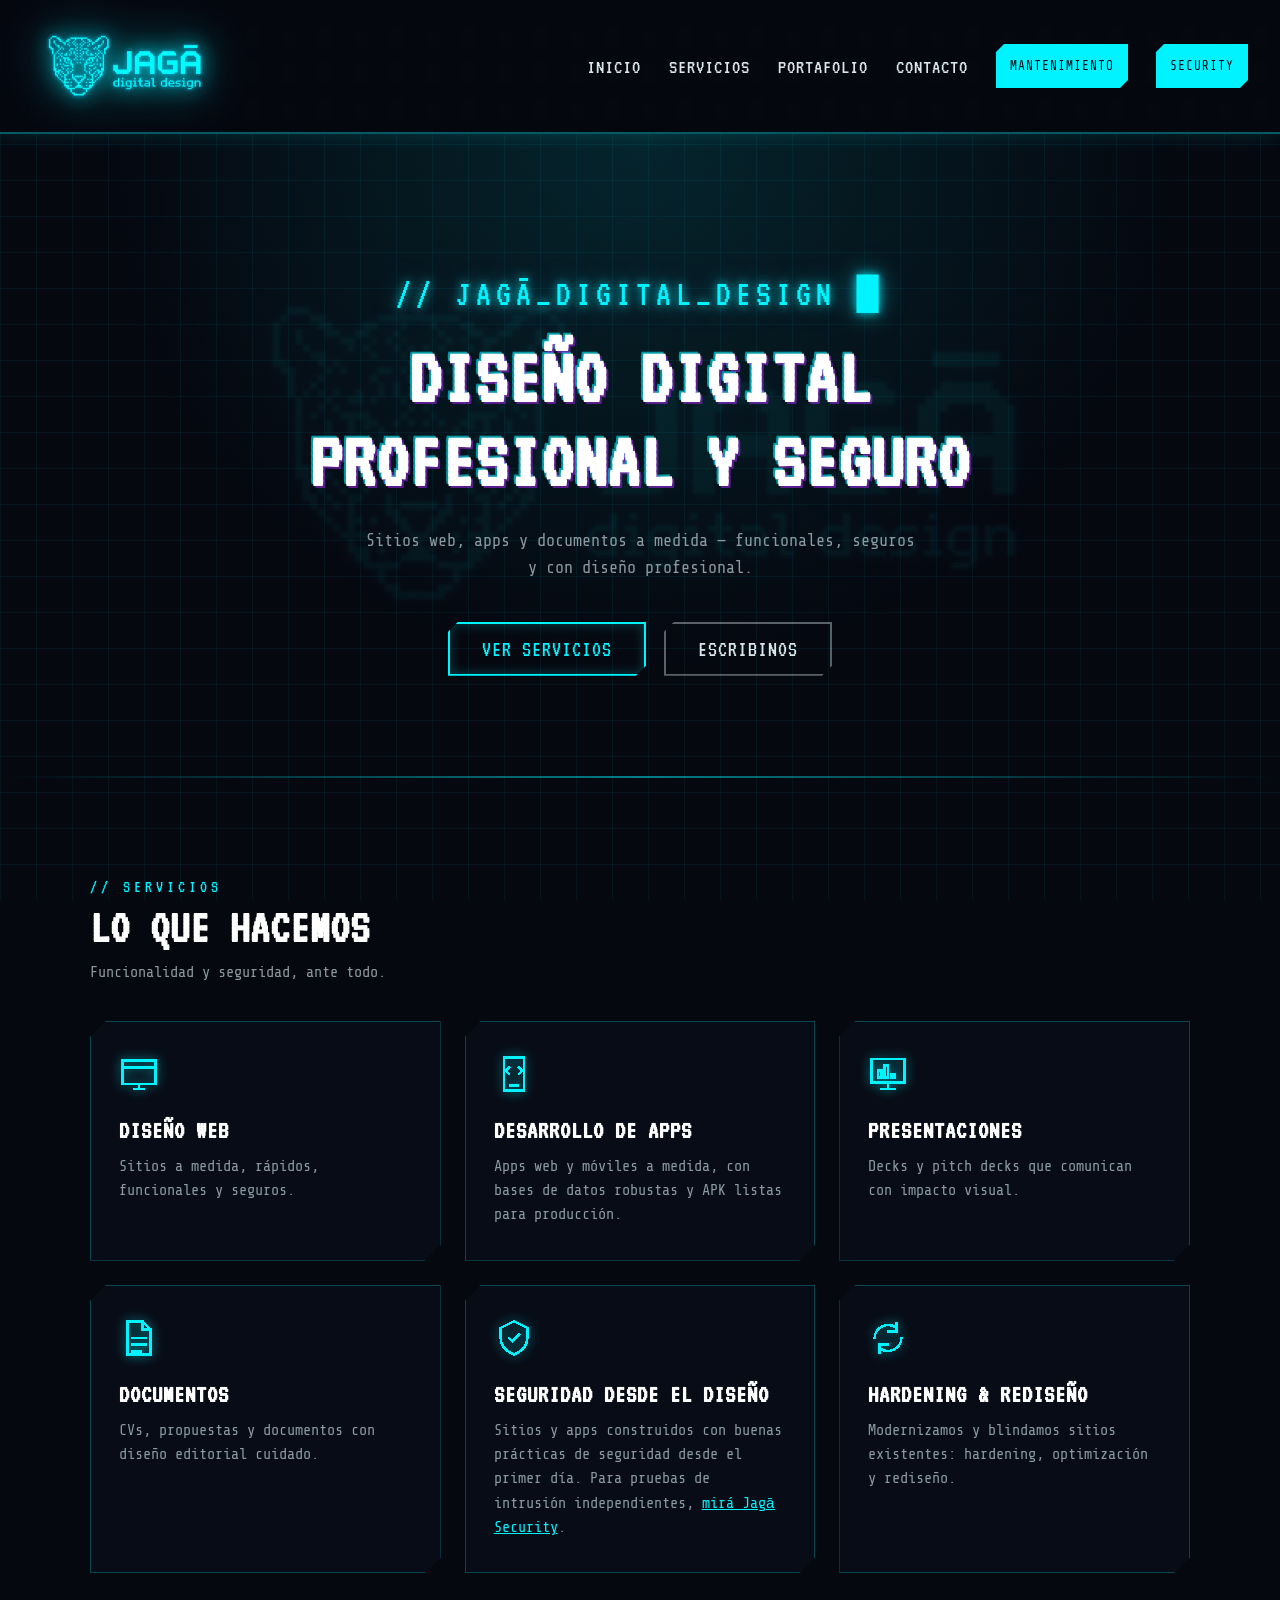
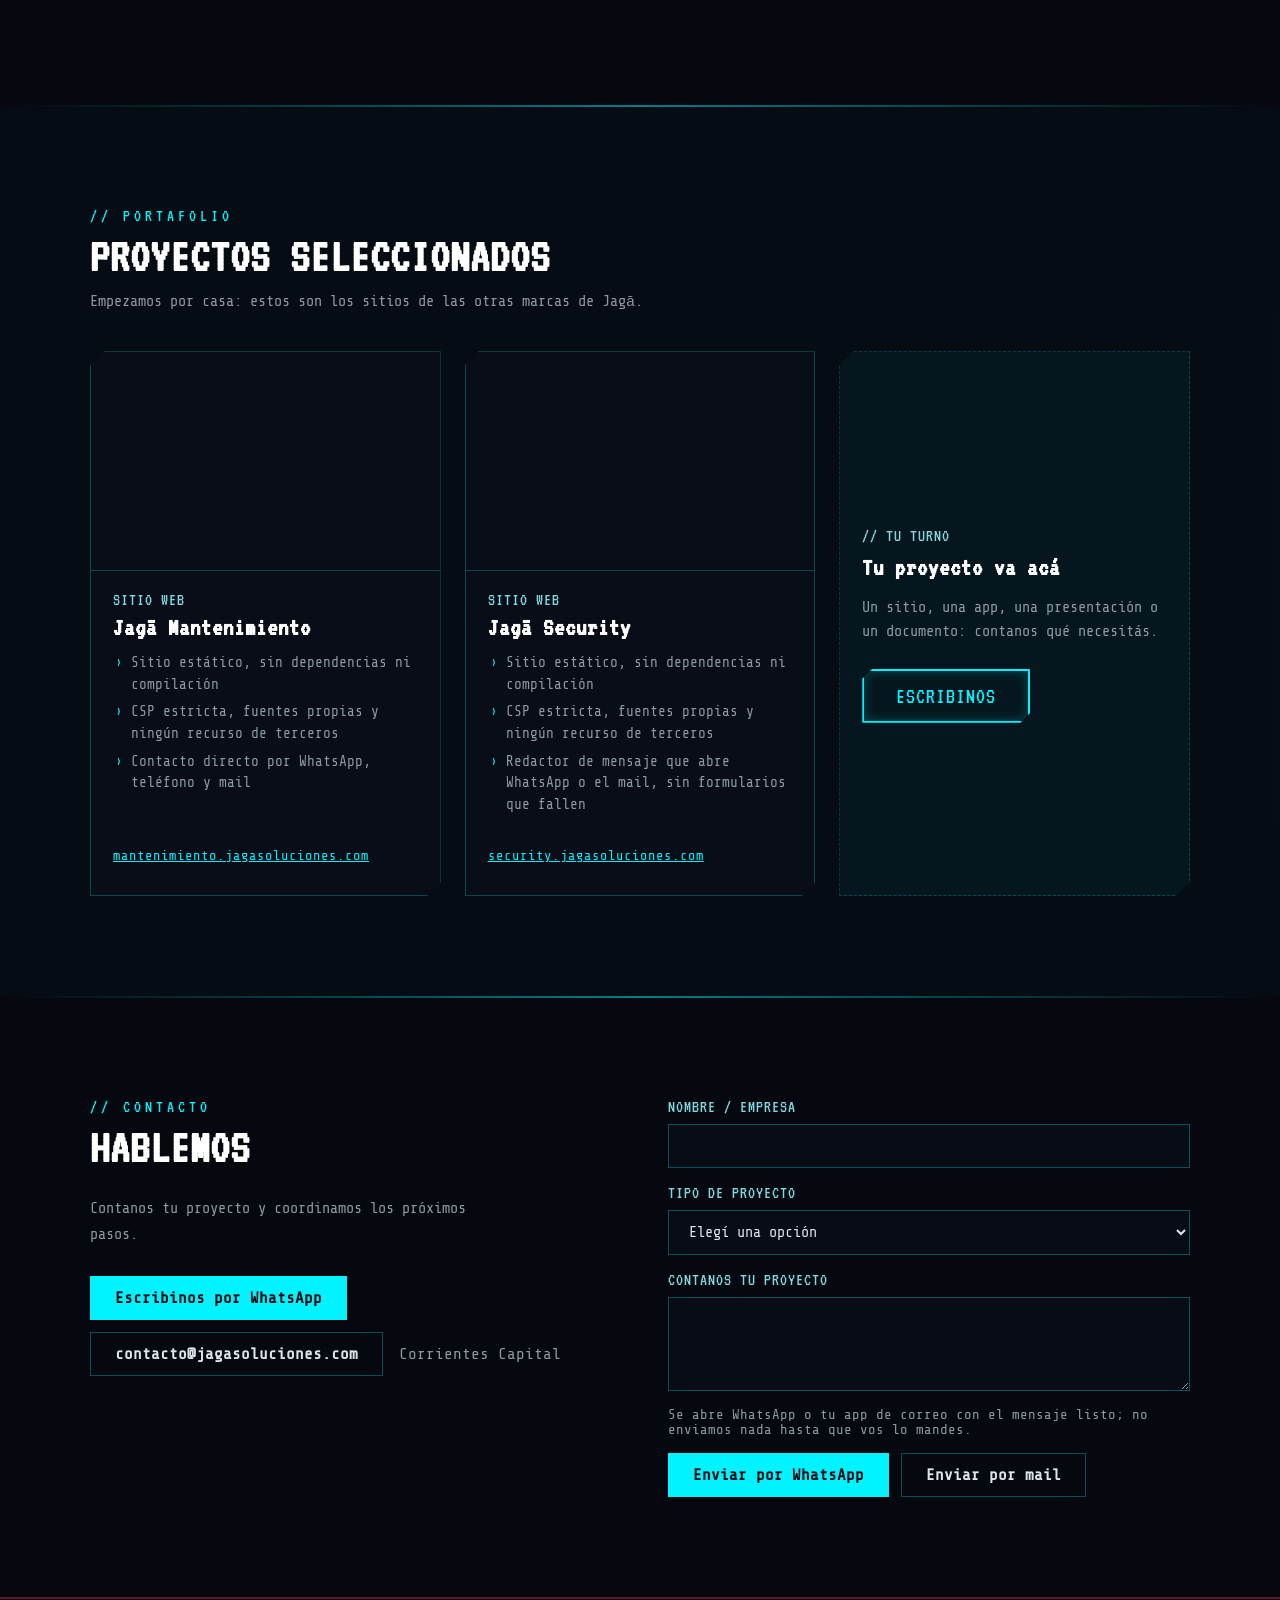
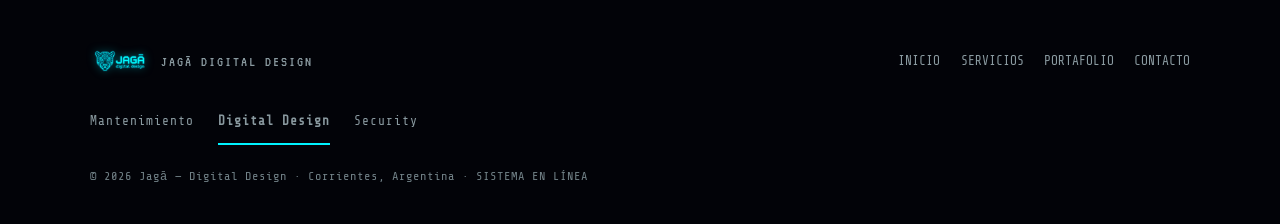
==== commit d71c6e4e: "fix(contacto): pasar al número empresarial de WhatsApp Enlaces wa.me y data-wa del redactor con el d" ====
--- a/index.html
+++ b/index.html
@@ -1,18 +1,318 @@
-<!doctype html>
+<!DOCTYPE html>
 <html lang="es">
 <head>
 <meta charset="utf-8">
-<meta http-equiv="Content-Security-Policy" content="default-src 'none'; style-src 'unsafe-inline'; base-uri 'none'; form-action 'none'">
+<meta http-equiv="Content-Security-Policy" content="default-src 'none'; script-src 'self'; style-src 'self'; img-src 'self' data:; font-src 'self'; connect-src 'none'; frame-src 'none'; media-src 'none'; object-src 'none'; base-uri 'none'; form-action 'none'">
 <meta name="referrer" content="no-referrer">
-<meta name="viewport" content="width=device-width, initial-scale=1">
-<meta http-equiv="refresh" content="0; url=https://design.jagasoluciones.com/">
-<title>Jagā Digital Design se mudó a design.jagasoluciones.com</title>
-<meta name="description" content="Esta página se mudó a https://design.jagasoluciones.com/">
+<meta name="viewport" content="width=device-width, initial-scale=1.0">
+<title>Jagā Digital Design — Sitios Web, Apps y Documentos en Corrientes</title>
+<meta name="description" content="Sitios web, apps, presentaciones y documentos a medida: funcionales, seguros y con diseño profesional. Corrientes Capital.">
 <link rel="canonical" href="https://design.jagasoluciones.com/">
-<style>body{font:18px/1.5 system-ui,sans-serif;max-width:34rem;margin:12vh auto;padding:0 1.25rem;color:#222}a{color:#0a58ca}</style>
+
+<!-- Open Graph -->
+<meta property="og:type" content="website">
+<meta property="og:site_name" content="Jagā Digital Design">
+<meta property="og:title" content="Jagā Digital Design — Sitios Web, Apps y Documentos">
+<meta property="og:description" content="Sitios web, apps, presentaciones y documentos a medida, con diseño profesional. Corrientes Capital.">
+<meta property="og:url" content="https://design.jagasoluciones.com/">
+<meta property="og:image" content="https://design.jagasoluciones.com/img/og.png">
+<meta property="og:image:width" content="1200">
+<meta property="og:image:height" content="630">
+<meta property="og:image:alt" content="Logo de Jagā Digital Design">
+<meta property="og:locale" content="es_AR">
+
+<!-- Twitter -->
+<meta name="twitter:card" content="summary_large_image">
+<meta name="twitter:title" content="Jagā Digital Design — Sitios Web, Apps y Documentos">
+<meta name="twitter:description" content="Sitios web, apps, presentaciones y documentos a medida, con diseño profesional. Corrientes Capital.">
+<meta name="twitter:image" content="https://design.jagasoluciones.com/img/og.png">
+
+<meta name="robots" content="index, follow">
+<meta name="theme-color" content="#060810">
+
+<!-- Favicon: monograma en línea, sin depender de un archivo externo -->
+<link rel="icon" href="data:image/svg+xml,%3Csvg xmlns='http://www.w3.org/2000/svg' viewBox='0 0 32 32'%3E%3Crect width='32' height='32' fill='%23060810'/%3E%3Cpath d='M10 8h7a6.5 6.5 0 0 1 0 13H10' fill='none' stroke='%2300f3ff' stroke-width='2.2' stroke-linecap='square'/%3E%3C/svg%3E">
+
+<link rel="preload" href="fonts/share-tech-mono-latin-400-normal.woff2" as="font" type="font/woff2" crossorigin>
+
+<link rel="stylesheet" href="jaga-shared.css">
+<link rel="stylesheet" href="styles.css">
+
+<!-- JSON-LD: LocalBusiness -->
+<script type="application/ld+json">
+{
+  "@context": "https://schema.org",
+  "@type": "ProfessionalService",
+  "name": "Jagā Digital Design",
+  "image": "https://design.jagasoluciones.com/img/jaga-logo.png",
+  "url": "https://design.jagasoluciones.com/",
+  "email": "contacto@jagasoluciones.com",
+  "address": {
+    "@type": "PostalAddress",
+    "addressLocality": "Corrientes",
+    "addressRegion": "Corrientes",
+    "addressCountry": "AR"
+  },
+  "geo": {
+    "@type": "GeoCoordinates",
+    "latitude": -27.4780009,
+    "longitude": -58.8132239
+  },
+  "areaServed": {
+    "@type": "GeoCircle",
+    "geoMidpoint": { "@type": "GeoCoordinates", "latitude": -27.4780009, "longitude": -58.8132239 },
+    "geoRadius": "10000"
+  },
+  "description": "Diseño y desarrollo web, apps, presentaciones, documentos y seguridad informática para particulares, profesionales y PyMEs en Corrientes Capital."
+}
+</script>
 </head>
 <body>
-<h1>Jagā Digital Design se mudó</h1>
-<p>Ahora estamos en <a href="https://design.jagasoluciones.com/">design.jagasoluciones.com</a>. Si no te llevó solo, tocá el enlace.</p>
+
+<a class="jaga-skip" href="#inicio">Saltar al contenido</a>
+
+<div class="dd-page">
+
+  <div class="dd-scanlines"></div>
+
+  <div class="dd-grid-bg"></div>
+
+  <header class="dd-header">
+    <a class="dd-brand" href="#inicio">
+      <img class="dd-logo" src="img/jaga-logo.png" width="367" height="200" alt="Jagā — digital design">
+    </a>
+
+    <button class="nav-toggle" id="nav-toggle" aria-expanded="false" aria-controls="nav-links" aria-label="Menú">
+      <span></span>
+      <span></span>
+      <span></span>
+    </button>
+
+    <nav id="nav-links" aria-label="Navegación principal">
+      <a class="dd-nav-link" href="#inicio">INICIO</a>
+      <a class="dd-nav-link" href="#servicios">SERVICIOS</a>
+      <a class="dd-nav-link" href="#portafolio">PORTAFOLIO</a>
+      <a class="dd-nav-link" href="#contacto">CONTACTO</a>
+      <a class="dd-chip" href="https://mantenimiento.jagasoluciones.com/">Mantenimiento</a>
+      <a class="dd-chip" href="https://security.jagasoluciones.com/">Security</a>
+    </nav>
+  </header>
+
+  <main id="inicio">
+  <section class="dd-hero">
+    <img class="dd-hero__mark" src="img/jaga-logo.png" width="367" height="200" alt="">
+    <div class="dd-hero__inner">
+      <p class="dd-kicker">// JAGĀ_DIGITAL_DESIGN <span class="dd-cursor" aria-hidden="true">█</span></p>
+      <h1 class="dd-h1">Diseño digital<br>profesional y seguro</h1>
+      <p class="dd-lead">Sitios web, apps y documentos a medida — funcionales, seguros y con diseño profesional.</p>
+      <div class="dd-actions">
+        <a href="#servicios" class="dd-btn dd-btn--fill">VER SERVICIOS</a>
+        <a href="#contacto" class="dd-btn dd-btn--outline">ESCRIBINOS</a>
+      </div>
+    </div>
+  </section>
+
+  <div class="dd-hr"></div>
+
+  <section class="dd-section" id="servicios">
+    <div class="dd-container">
+      <p class="dd-eyebrow">// SERVICIOS</p>
+      <h2 class="dd-h2 dd-h2--tight">Lo que hacemos</h2>
+      <p class="dd-sub">Funcionalidad y seguridad, ante todo.</p>
+
+      <div class="dd-services">
+
+        <div class="dd-card">
+          <svg class="dd-card__icon" viewBox="0 0 24 24" width="40" height="40" fill="none" stroke="#00f3ff" stroke-width="1.5" stroke-linejoin="miter" stroke-linecap="square" shape-rendering="crispEdges">
+            <rect x="2" y="4" width="20" height="14"></rect>
+            <line x1="2" y1="8" x2="22" y2="8"></line>
+            <line x1="9" y1="21" x2="15" y2="21"></line>
+            <line x1="12" y1="18" x2="12" y2="21"></line>
+          </svg>
+          <h3 class="dd-h3">DISEÑO WEB</h3>
+          <p class="dd-text">Sitios a medida, rápidos, funcionales y seguros.</p>
+        </div>
+
+        <div class="dd-card">
+          <svg class="dd-card__icon" viewBox="0 0 24 24" width="40" height="40" fill="none" stroke="#00f3ff" stroke-width="1.5" stroke-linejoin="miter" stroke-linecap="square" shape-rendering="crispEdges">
+            <rect x="6" y="2" width="12" height="20"></rect>
+            <line x1="10" y1="19" x2="14" y2="19"></line>
+            <path d="M9 8l-2 2 2 2"></path>
+            <path d="M15 8l2 2-2 2"></path>
+          </svg>
+          <h3 class="dd-h3">DESARROLLO DE APPS</h3>
+          <p class="dd-text">Apps web y móviles a medida, con bases de datos robustas y APK listas para producción.</p>
+        </div>
+
+        <div class="dd-card">
+          <svg class="dd-card__icon" viewBox="0 0 24 24" width="40" height="40" fill="none" stroke="#00f3ff" stroke-width="1.5" stroke-linejoin="miter" stroke-linecap="square" shape-rendering="crispEdges">
+            <rect x="2" y="3" width="20" height="14"></rect>
+            <rect x="6" y="10" width="2" height="4"></rect>
+            <rect x="10" y="7" width="2" height="7"></rect>
+            <rect x="14" y="12" width="2" height="2"></rect>
+            <line x1="8" y1="21" x2="16" y2="21"></line>
+            <line x1="12" y1="17" x2="12" y2="21"></line>
+          </svg>
+          <h3 class="dd-h3">PRESENTACIONES</h3>
+          <p class="dd-text">Decks y pitch decks que comunican con impacto visual.</p>
+        </div>
+
+        <div class="dd-card">
+          <svg class="dd-card__icon" viewBox="0 0 24 24" width="40" height="40" fill="none" stroke="#00f3ff" stroke-width="1.5" stroke-linejoin="miter" stroke-linecap="square" shape-rendering="crispEdges">
+            <path d="M5 2h9l5 5v15H5z"></path>
+            <path d="M14 2v5h5"></path>
+            <line x1="8" y1="12" x2="16" y2="12"></line>
+            <line x1="8" y1="16" x2="16" y2="16"></line>
+            <line x1="8" y1="20" x2="13" y2="20"></line>
+          </svg>
+          <h3 class="dd-h3">DOCUMENTOS</h3>
+          <p class="dd-text">CVs, propuestas y documentos con diseño editorial cuidado.</p>
+        </div>
+
+        <div class="dd-card">
+          <svg class="dd-card__icon" viewBox="0 0 24 24" width="40" height="40" fill="none" stroke="#00f3ff" stroke-width="1.5" stroke-linejoin="miter" stroke-linecap="square" shape-rendering="crispEdges">
+            <path d="M12 2l8 4v6c0 5-3.5 8-8 10-4.5-2-8-5-8-10V6z"></path>
+            <path d="M9 12l2 2 4-4"></path>
+          </svg>
+          <h3 class="dd-h3">SEGURIDAD DESDE EL DISEÑO</h3>
+          <p class="dd-text">Sitios y apps construidos con buenas prácticas de seguridad desde el primer día. Para pruebas de intrusión independientes, <a href="https://security.jagasoluciones.com/">mirá Jagā Security</a>.</p>
+        </div>
+
+        <div class="dd-card">
+          <svg class="dd-card__icon" viewBox="0 0 24 24" width="40" height="40" fill="none" stroke="#00f3ff" stroke-width="1.5" stroke-linejoin="miter" stroke-linecap="square" shape-rendering="crispEdges">
+            <path d="M4 12a8 8 0 0 1 13-6"></path>
+            <path d="M20 12a8 8 0 0 1-13 6"></path>
+            <path d="M17 3v5h-5"></path>
+            <path d="M7 21v-5h5"></path>
+          </svg>
+          <h3 class="dd-h3">HARDENING & REDISEÑO</h3>
+          <p class="dd-text">Modernizamos y blindamos sitios existentes: hardening, optimización y rediseño.</p>
+        </div>
+      </div>
+    </div>
+  </section>
+
+  <div class="dd-hr"></div>
+
+  <section class="dd-section dd-section--tint" id="portafolio">
+    <div class="dd-container">
+      <p class="dd-eyebrow">// PORTAFOLIO</p>
+      <h2 class="dd-h2 dd-h2--tight">Proyectos seleccionados</h2>
+      <p class="dd-sub">Empezamos por casa: estos son los sitios de las otras marcas de Jagā.</p>
+
+      <div class="dd-portfolio">
+        <article class="dd-case">
+          <img class="dd-case__img" src="img/casos/jaga-mantenimiento.webp" width="1200" height="750" alt="Portada del sitio de Jagā Mantenimiento" loading="lazy" decoding="async">
+          <div class="dd-case__body">
+            <p class="dd-case__tag">SITIO WEB</p>
+            <h3 class="dd-h3">Jagā Mantenimiento</h3>
+            <ul class="dd-case__list">
+              <li>Sitio estático, sin dependencias ni compilación</li>
+              <li>CSP estricta, fuentes propias y ningún recurso de terceros</li>
+              <li>Contacto directo por WhatsApp, teléfono y mail</li>
+            </ul>
+            <a class="dd-case__link" href="https://mantenimiento.jagasoluciones.com/">mantenimiento.jagasoluciones.com</a>
+          </div>
+        </article>
+        <article class="dd-case">
+          <img class="dd-case__img" src="img/casos/jaga-security.webp" width="1200" height="750" alt="Portada del sitio de Jagā Security" loading="lazy" decoding="async">
+          <div class="dd-case__body">
+            <p class="dd-case__tag">SITIO WEB</p>
+            <h3 class="dd-h3">Jagā Security</h3>
+            <ul class="dd-case__list">
+              <li>Sitio estático, sin dependencias ni compilación</li>
+              <li>CSP estricta, fuentes propias y ningún recurso de terceros</li>
+              <li>Redactor de mensaje que abre WhatsApp o el mail, sin formularios que fallen</li>
+            </ul>
+            <a class="dd-case__link" href="https://security.jagasoluciones.com/">security.jagasoluciones.com</a>
+          </div>
+        </article>
+        <article class="dd-case dd-case--cta">
+          <div class="dd-case__body">
+            <p class="dd-case__tag">// TU TURNO</p>
+            <h3 class="dd-h3">Tu proyecto va acá</h3>
+            <p class="dd-text">Un sitio, una app, una presentación o un documento: contanos qué necesitás.</p>
+            <a class="dd-btn dd-btn--fill" href="#contacto">ESCRIBINOS</a>
+          </div>
+        </article>
+      </div>
+    </div>
+  </section>
+
+  <div class="dd-hr"></div>
+
+  <section class="dd-section" id="contacto">
+    <div class="dd-container dd-contact-grid">
+      <div>
+        <p class="dd-eyebrow">// CONTACTO</p>
+        <h2 class="dd-h2">Hablemos</h2>
+        <p class="dd-contact-text">Contanos tu proyecto y coordinamos los próximos pasos.</p>
+        <address class="jaga-contact" data-jaga-contact>
+          <a class="jaga-btn jaga-btn--primary" href="https://wa.me/5493795014911?text=Hola%2C%20quiero%20consultar%20por%20un%20sitio%20web" target="_blank" rel="noopener">Escribinos por WhatsApp</a>
+          <a class="jaga-btn" href="mailto:contacto@jagasoluciones.com">contacto@jagasoluciones.com</a>
+          <span class="jaga-contact__meta">Corrientes Capital</span>
+        </address>
+      </div>
+      <div class="jaga-composer" data-jaga-composer data-wa="5493795014911" data-mail="contacto@jagasoluciones.com" data-brand="Digital Design">
+        <div class="jaga-field">
+          <label for="c-nombre">Nombre / Empresa</label>
+          <input id="c-nombre" type="text" maxlength="80" autocomplete="organization" data-f-name>
+        </div>
+        <div class="jaga-field">
+          <label for="c-tipo">Tipo de proyecto</label>
+          <select id="c-tipo" data-f-type>
+            <option value="">Elegí una opción</option>
+            <option>Diseño web</option>
+            <option>App web o móvil</option>
+            <option>Presentación</option>
+            <option>Documento / CV</option>
+            <option>Seguridad desde el diseño</option>
+            <option>Otro</option>
+          </select>
+        </div>
+        <div class="jaga-field">
+          <label for="c-msg">Contanos tu proyecto</label>
+          <textarea id="c-msg" rows="4" maxlength="600" data-f-msg></textarea>
+        </div>
+        <p class="jaga-hint">Se abre WhatsApp o tu app de correo con el mensaje listo; no enviamos nada hasta que vos lo mandes.</p>
+        <p class="jaga-actions">
+          <a class="jaga-btn jaga-btn--primary" data-send-wa href="https://wa.me/5493795014911" target="_blank" rel="noopener">Enviar por WhatsApp</a>
+          <a class="jaga-btn" data-send-mail href="mailto:contacto@jagasoluciones.com">Enviar por mail</a>
+        </p>
+      </div>
+    </div>
+  </section>
+
+  </main>
+
+  <footer class="dd-footer">
+    <div class="dd-footer__row">
+      <div class="dd-footer__brand">
+        <img class="dd-footer__logo" src="img/jaga-logo.png" width="367" height="200" alt="Jagā" loading="lazy" decoding="async">
+        <span class="dd-footer__name">JAGĀ DIGITAL DESIGN</span>
+      </div>
+      <nav class="dd-footer__nav">
+        <a class="dd-footer__link" href="#inicio">INICIO</a>
+        <a class="dd-footer__link" href="#servicios">SERVICIOS</a>
+        <a class="dd-footer__link" href="#portafolio">PORTAFOLIO</a>
+        <a class="dd-footer__link" href="#contacto">CONTACTO</a>
+      </nav>
+    </div>
+    <div class="dd-footer__switch">
+      <nav class="jaga-switcher" aria-label="Marcas Jagā" data-jaga-switcher>
+        <ul>
+          <li><a href="https://mantenimiento.jagasoluciones.com/">Mantenimiento</a></li>
+          <li><a href="https://design.jagasoluciones.com/" aria-current="page">Digital Design</a></li>
+          <li><a href="https://security.jagasoluciones.com/">Security</a></li>
+        </ul>
+      </nav>
+    </div>
+    <p class="dd-footer__legal">© 2026 Jagā — Digital Design · Corrientes, Argentina · SISTEMA EN LÍNEA</p>
+  </footer>
+
+</div>
+
+<script src="script.js"></script>
+<script src="composer.js" defer></script>
 </body>
 </html>
--- a/jaga-shared.css
+++ b/jaga-shared.css
@@ -0,0 +1,81 @@
+/* jaga-shared.css — capa compartida de las cuatro webs Jagā (hub + 3 marcas).
+   Regla: este archivo NO impone la identidad visual. Cada sitio sobrescribe los tokens --jaga-* en su
+   propio styles.css (que se carga DESPUÉS) con SUS colores y SUS fuentes. Lo compartido es el comportamiento:
+   foco visible, skip link, selector de marcas, bloque de contacto, redactor de mensaje, movimiento reducido.
+   Es el mismo archivo, byte a byte, en los cuatro repos (se copia; no se enlaza entre repos). */
+
+:root {
+  /* Tokens que cada marca redefine */
+  --jaga-accent: #ae1800;
+  --jaga-on-accent: #ffffff;
+  --jaga-fg: #201e1d;
+  --jaga-fg-muted: #4a4747;
+  --jaga-bg: #f3f2f2;
+  --jaga-surface: #eae9e9;
+  --jaga-border: rgba(32, 30, 29, 0.35);
+  --jaga-font-ui: system-ui, -apple-system, "Segoe UI", sans-serif;
+  --jaga-font-mono: ui-monospace, "SF Mono", Consolas, monospace;
+  /* Tokens estructurales compartidos */
+  --jaga-space-1: 4px;
+  --jaga-space-2: 8px;
+  --jaga-space-3: 12px;
+  --jaga-space-4: 16px;
+  --jaga-space-6: 24px;
+  --jaga-space-8: 32px;
+  --jaga-radius: 0;
+  --jaga-tap: 44px; /* alto mínimo de elementos tocables */
+}
+
+/* Foco visible y consistente */
+:focus-visible { outline: 2px solid var(--jaga-accent); outline-offset: 3px; }
+
+/* Skip link */
+.jaga-skip {
+  position: absolute; left: var(--jaga-space-4); top: -100px; z-index: 1000;
+  background: var(--jaga-fg); color: var(--jaga-bg); padding: var(--jaga-space-3) var(--jaga-space-4);
+  font-family: var(--jaga-font-ui); text-decoration: none;
+}
+.jaga-skip:focus { top: var(--jaga-space-4); }
+
+/* Selector de marcas */
+.jaga-switcher ul { display: flex; flex-wrap: wrap; gap: var(--jaga-space-2) var(--jaga-space-6); list-style: none; margin: 0; padding: 0; }
+.jaga-switcher a { color: inherit; text-decoration: none; padding: var(--jaga-space-2) 0; display: inline-block; min-height: var(--jaga-tap); line-height: calc(var(--jaga-tap) - 16px); border-bottom: 2px solid transparent; }
+.jaga-switcher a:hover { border-bottom-color: currentColor; }
+.jaga-switcher a[aria-current="page"] { font-weight: 700; border-bottom-color: var(--jaga-accent); }
+
+/* Botones */
+.jaga-btn {
+  display: inline-flex; align-items: center; justify-content: center; gap: var(--jaga-space-2);
+  min-height: var(--jaga-tap); padding: 0 var(--jaga-space-6);
+  font-family: var(--jaga-font-ui); font-weight: 600; text-decoration: none;
+  color: var(--jaga-fg); background: transparent; border: 1px solid var(--jaga-border); border-radius: var(--jaga-radius);
+}
+.jaga-btn:hover { border-color: var(--jaga-accent); }
+.jaga-btn--primary { color: var(--jaga-on-accent); background: var(--jaga-accent); border-color: var(--jaga-accent); }
+
+/* Contacto */
+.jaga-contact { font-style: normal; display: flex; flex-wrap: wrap; align-items: center; gap: var(--jaga-space-3) var(--jaga-space-4); }
+.jaga-contact__tel, .jaga-contact__meta { color: inherit; }
+
+/* Redactor de mensaje */
+.jaga-composer { display: grid; gap: var(--jaga-space-4); max-width: 560px; }
+.jaga-field { display: grid; gap: var(--jaga-space-2); }
+.jaga-field label { font-family: var(--jaga-font-mono); font-size: 0.8rem; letter-spacing: 0.04em; text-transform: uppercase; }
+.jaga-field input, .jaga-field select, .jaga-field textarea {
+  font: inherit; color: var(--jaga-fg); background: var(--jaga-surface);
+  border: 1px solid var(--jaga-border); border-radius: var(--jaga-radius); padding: var(--jaga-space-3) var(--jaga-space-4); min-height: var(--jaga-tap);
+}
+.jaga-hint { font-size: 0.875rem; color: var(--jaga-fg-muted); margin: 0; }
+.jaga-actions { display: flex; flex-wrap: wrap; gap: var(--jaga-space-3); margin: 0; }
+
+.jaga-visually-hidden { position: absolute !important; width: 1px; height: 1px; overflow: hidden; clip: rect(0 0 0 0); white-space: nowrap; }
+
+/* Movimiento reducido: apaga animaciones y transiciones de TODO el sitio (también las inline) */
+@media (prefers-reduced-motion: reduce) {
+  *, *::before, *::after {
+    animation-duration: 0.001ms !important;
+    animation-iteration-count: 1 !important;
+    transition-duration: 0.001ms !important;
+    scroll-behavior: auto !important;
+  }
+}
--- a/styles.css
+++ b/styles.css
@@ -0,0 +1,227 @@
+/* Fuentes alojadas en el propio sitio (fonts/, licencias SIL OFL en fonts/LICENSE-*.txt). */
+@font-face {
+  font-family: "VT323";
+  font-style: normal;
+  font-weight: 400;
+  font-display: swap;
+  src: url("fonts/vt323-latin-ext-400-normal.woff2") format("woff2");
+  unicode-range: U+0100-02BA, U+02BD-02C5, U+02C7-02CC, U+02CE-02D7, U+02DD-02FF, U+0304, U+0308, U+0329, U+1D00-1DBF, U+1E00-1E9F, U+1EF2-1EFF, U+2020, U+20A0-20AB, U+20AD-20C0, U+2113, U+2C60-2C7F, U+A720-A7FF;
+}
+@font-face {
+  font-family: "VT323";
+  font-style: normal;
+  font-weight: 400;
+  font-display: swap;
+  src: url("fonts/vt323-latin-400-normal.woff2") format("woff2");
+  unicode-range: U+0000-00FF, U+0131, U+0152-0153, U+02BB-02BC, U+02C6, U+02DA, U+02DC, U+0304, U+0308, U+0329, U+2000-206F, U+20AC, U+2122, U+2191, U+2193, U+2212, U+2215, U+FEFF, U+FFFD;
+}
+@font-face {
+  font-family: "Share Tech Mono";
+  font-style: normal;
+  font-weight: 400;
+  font-display: swap;
+  src: url("fonts/share-tech-mono-latin-400-normal.woff2") format("woff2");
+  unicode-range: U+0000-00FF, U+0131, U+0152-0153, U+02BB-02BC, U+02C6, U+02DA, U+02DC, U+0304, U+0308, U+0329, U+2000-206F, U+20AC, U+2122, U+2191, U+2193, U+2212, U+2215, U+FEFF, U+FFFD;
+}
+
+/* ============================================================
+   JAGĀ DIGITAL DESIGN — landing (estética cyberpunk/neón)
+   Toda la presentación vive en esta hoja, con clases dd-*
+   (el diseño original usaba estilos inline). Sin build step,
+   sin dependencias.
+   ============================================================ */
+
+html { scroll-behavior: smooth; }
+body { margin: 0; background: #060810; overflow-x: hidden; }
+a { color: #00f3ff; }
+a:hover { color: #7fe9f0; }
+
+/* Tokens de la capa compartida (jaga-shared.css) con la identidad de Digital Design */
+:root {
+  --jaga-accent: #00f3ff;
+  --jaga-on-accent: #060810;
+  --jaga-fg: #d9e7ea;
+  --jaga-fg-muted: #8a9aa0;
+  --jaga-bg: #060810;
+  --jaga-surface: rgba(11,15,26,0.7);
+  --jaga-border: rgba(0,243,255,.3);
+  --jaga-font-ui: 'Share Tech Mono', monospace;
+  --jaga-font-mono: 'VT323', monospace;
+}
+/* a:hover cambia el color de todos los enlaces: los botones compartidos conservan el suyo */
+a.jaga-btn:hover { color: var(--jaga-fg); }
+a.jaga-btn--primary:hover { color: var(--jaga-on-accent); box-shadow: 0 0 24px rgba(0,243,255,0.6); }
+/* Contacto y redactor con el aspecto del formulario anterior (etiquetas VT323 en cian claro) */
+.jaga-field label { font-size: 1.1rem; letter-spacing: 1px; color: #7fd9e0; }
+.jaga-field input, .jaga-field select, .jaga-field textarea { font-family: 'Share Tech Mono', monospace; font-size: 0.95rem; }
+.jaga-field textarea { resize: vertical; }
+.jaga-field select option { background: #060810; }
+.jaga-contact__meta { font-family: 'Share Tech Mono', monospace; color: #8a9aa0; }
+/* Selector de marcas del footer con la tipografía y el gris de los enlaces del pie */
+footer .jaga-switcher { font-family: 'Share Tech Mono', monospace; font-size: 0.8rem; letter-spacing: 1px; color: #8a9aa0; }
+/* A 375 px las tres marcas entran en una línea con menos separación (misma letra, mismos 44 px) */
+@media (max-width: 400px) { footer .jaga-switcher ul { column-gap: 12px; } }
+/* Este sitio no usa box-sizing: border-box global; sin esto el min-height de 44 px se suma al padding */
+.jaga-switcher a, .jaga-btn, .jaga-field input, .jaga-field select, .jaga-field textarea { box-sizing: border-box; }
+
+@keyframes jaga-blink { 0%, 49% { opacity: 1; } 50%, 100% { opacity: 0; } }
+@keyframes jaga-scan { 0% { background-position: 0 0; } 100% { background-position: 0 4px; } }
+@keyframes jaga-flicker { 0%, 92%, 100% { opacity: 1; } 94% { opacity: 0.6; } 96% { opacity: 1; } }
+
+/* ============================================================
+   Estructura y fondo
+   ============================================================ */
+.dd-page { position: relative; background: #060810; font-family: 'Share Tech Mono', monospace; color: #d9e7ea; min-height: 100vh; }
+.dd-scanlines {
+  position: fixed; inset: 0; pointer-events: none; z-index: 2; opacity: 0.5; mix-blend-mode: overlay;
+  background-image: repeating-linear-gradient(rgba(0,0,0,0) 0px, rgba(0,0,0,0) 2px, rgba(0,243,255,0.05) 3px);
+  animation: jaga-scan 0.4s linear infinite;
+}
+.dd-grid-bg {
+  position: fixed; inset: 0; pointer-events: none; z-index: 1;
+  background-image: linear-gradient(rgba(0,243,255,0.06) 1px, transparent 1px), linear-gradient(90deg, rgba(0,243,255,0.06) 1px, transparent 1px);
+  background-size: 36px 36px;
+}
+.dd-section { position: relative; z-index: 3; padding: clamp(56px,8vw,100px) 32px; }
+.dd-section--tint { background: rgba(0,243,255,0.02); }
+.dd-container { max-width: 1100px; margin: 0 auto; }
+.dd-hr { position: relative; z-index: 3; height: 2px; background: linear-gradient(90deg, transparent, rgba(0,243,255,0.5), transparent); }
+
+/* ============================================================
+   Encabezado y navegación
+   (a.* para que el a:hover general no les cambie el color)
+   ============================================================ */
+.dd-header {
+  position: sticky; top: 0; z-index: 50;
+  display: flex; flex-wrap: wrap; align-items: center; justify-content: space-between; gap: 16px;
+  padding: 16px 32px; background: rgba(6,8,16,0.9); backdrop-filter: blur(6px);
+  border-bottom: 2px solid rgba(0,243,255,0.35); box-shadow: 0 0 20px rgba(0,243,255,0.15);
+}
+a.dd-brand { display: flex; align-items: center; text-decoration: none; color: #d9e7ea; }
+.dd-logo { height: 100px; width: auto; filter: drop-shadow(0 0 10px rgba(0,243,255,0.85)) drop-shadow(0 0 24px rgba(0,243,255,0.45)); }
+a.dd-nav-link, a.dd-nav-link:hover {
+  display: inline-flex; align-items: center; min-height: 44px;
+  font-family: 'VT323', monospace; font-size: 1.3rem; letter-spacing: 1px; text-decoration: none; color: #d9e7ea;
+}
+a.dd-chip, a.dd-chip:hover {
+  display: inline-flex; align-items: center; min-height: 44px; box-sizing: border-box;
+  font-family: 'Share Tech Mono', monospace; font-size: 0.8rem; letter-spacing: 1px; text-decoration: none;
+  color: #060810; background: #00f3ff; padding: 8px 14px; text-transform: uppercase;
+  clip-path: polygon(8px 0,100% 0,100% calc(100% - 8px),calc(100% - 8px) 100%,0 100%,0 8px);
+}
+
+/* ============================================================
+   Portada
+   ============================================================ */
+.dd-hero {
+  position: relative; z-index: 3; text-align: center; overflow: hidden;
+  padding: clamp(64px,12vw,140px) 24px clamp(48px,8vw,100px);
+  background: radial-gradient(circle at 50% 0%, rgba(0,243,255,0.12) 0%, transparent 60%);
+}
+.dd-hero__mark { position: absolute; top: 50%; left: 50%; transform: translate(-50%,-50%); width: min(900px,90vw); height: auto; opacity: 0.05; pointer-events: none; z-index: 0; }
+.dd-hero__inner { position: relative; z-index: 1; }
+.dd-kicker {
+  font-family: 'VT323', monospace; font-size: clamp(1.2rem,3.5vw,2.3rem); letter-spacing: 5px; color: #00f3ff;
+  text-shadow: 0 0 10px rgba(0,243,255,0.85), 0 0 24px rgba(0,243,255,0.5); margin: 0 0 20px;
+  animation: jaga-flicker 6s infinite;
+}
+.dd-cursor { animation: jaga-blink 1s step-end infinite; }
+.dd-h1 {
+  font-family: 'VT323', monospace; font-size: clamp(2.4rem,7vw,5rem); line-height: 1.05; letter-spacing: 1px; text-transform: uppercase;
+  color: #fff; text-shadow: 2px 2px 0 rgba(176,38,255,0.5), -2px -2px 0 rgba(0,243,255,0.6); margin: 0 0 24px;
+}
+.dd-lead { font-size: 1.05rem; line-height: 1.6; color: #8a9aa0; max-width: 560px; margin: 0 auto 40px; }
+.dd-actions { display: flex; flex-wrap: wrap; justify-content: center; gap: 18px; }
+.dd-btn {
+  font-family: 'VT323', monospace; font-size: 1.4rem; letter-spacing: 1px; text-decoration: none; padding: 14px 32px;
+  clip-path: polygon(10px 0,100% 0,100% calc(100% - 10px),calc(100% - 10px) 100%,0 100%,0 10px);
+  transition: all 0.25s ease;
+}
+.dd-btn--fill { color: #00f3ff; border: 2px solid #00f3ff; box-shadow: 0 0 12px rgba(0,243,255,0.25) inset; }
+.dd-btn--outline { color: #d9e7ea; border: 2px solid rgba(217,231,234,0.4); }
+.dd-btn--fill:hover { background: #00f3ff; color: #060810; box-shadow: 0 0 24px rgba(0,243,255,0.6); }
+.dd-btn--outline:hover { background: rgba(0,243,255,0.12); border-color: #7fd9e0; color: #d9e7ea; }
+
+/* ============================================================
+   Títulos y textos de sección
+   ============================================================ */
+.dd-eyebrow { font-family: 'VT323', monospace; font-size: 1.1rem; letter-spacing: 4px; color: #00f3ff; margin: 0 0 8px; }
+.dd-h2 { font-family: 'VT323', monospace; font-size: clamp(2rem,4vw,3rem); letter-spacing: 1px; text-transform: uppercase; color: #fff; margin: 0 0 24px; }
+.dd-h2--tight { margin-bottom: 12px; }
+.dd-h2--loose { margin-bottom: 40px; }
+.dd-h3 { font-family: 'VT323', monospace; font-size: 1.6rem; letter-spacing: 1px; color: #fff; margin: 0 0 12px; }
+.dd-sub { font-size: 0.95rem; color: #8a9aa0; margin: 0 0 40px; max-width: 560px; }
+.dd-text { font-size: 0.95rem; line-height: 1.6; color: #8a9aa0; margin: 0; }
+.dd-text a, .dd-text a:hover { color: #00f3ff; text-decoration: underline; }
+
+/* ============================================================
+   Servicios
+   ============================================================ */
+.dd-services { display: grid; grid-template-columns: repeat(auto-fit,minmax(260px,1fr)); gap: 24px; margin-bottom: 32px; }
+.dd-card {
+  background: rgba(11,15,26,0.7); border: 1px solid rgba(0,243,255,0.25); padding: 32px 28px;
+  clip-path: polygon(16px 0,100% 0,100% calc(100% - 16px),calc(100% - 16px) 100%,0 100%,0 16px);
+  transition: all 0.3s ease;
+}
+.dd-card:hover { border-color: #00f3ff; box-shadow: 0 0 24px rgba(0,243,255,0.25); transform: translateY(-6px); }
+.dd-card__icon { filter: drop-shadow(0 0 6px rgba(0,243,255,0.6)); margin-bottom: 20px; }
+
+/* ============================================================
+   Portafolio
+   ============================================================ */
+.dd-portfolio { display: grid; grid-template-columns: repeat(auto-fit,minmax(280px,1fr)); gap: 24px; }
+.dd-case {
+  display: flex; flex-direction: column; background: rgba(11,15,26,0.9); border: 1px solid rgba(0,243,255,0.25); overflow: hidden;
+  clip-path: polygon(14px 0,100% 0,100% calc(100% - 14px),calc(100% - 14px) 100%,0 100%,0 14px);
+}
+.dd-case__img { display: block; width: 100%; height: auto; aspect-ratio: 1200/750; object-fit: cover; border-bottom: 1px solid rgba(0,243,255,0.25); }
+.dd-case__body { display: flex; flex-direction: column; flex: 1; padding: 20px 22px 18px; }
+.dd-case__tag { font-family: 'VT323', monospace; font-size: 1.1rem; letter-spacing: 1px; color: #7fd9e0; margin: 0 0 6px; }
+.dd-case__list { list-style: none; margin: 0 0 12px; padding: 0; font-size: 0.9rem; line-height: 1.5; color: #8a9aa0; }
+.dd-case__list li { position: relative; padding-left: 18px; margin-bottom: 6px; }
+.dd-case__list li::before { content: "›"; position: absolute; left: 2px; color: #00f3ff; }
+a.dd-case__link { display: inline-flex; align-items: center; min-height: 44px; margin-top: auto; font-size: 0.85rem; letter-spacing: 1px; word-break: break-all; }
+.dd-case--cta { justify-content: center; background: rgba(0,243,255,0.04); border-style: dashed; }
+.dd-case--cta .dd-case__body { justify-content: center; align-items: flex-start; gap: 4px; }
+.dd-case--cta .dd-text { margin-bottom: 20px; }
+
+/* ============================================================
+   Contacto
+   ============================================================ */
+.dd-contact-grid { display: grid; grid-template-columns: repeat(auto-fit,minmax(300px,1fr)); gap: 56px; }
+.dd-contact-text { font-size: 0.95rem; line-height: 1.7; color: #8a9aa0; margin: 0 0 28px; max-width: 420px; }
+
+/* ============================================================
+   Pie
+   ============================================================ */
+.dd-footer { position: relative; z-index: 3; padding: 40px 32px; background: #020308; border-top: 2px solid rgba(255,46,108,0.4); }
+.dd-footer__row { max-width: 1100px; margin: 0 auto; display: flex; flex-wrap: wrap; align-items: center; justify-content: space-between; gap: 24px; }
+.dd-footer__brand { display: flex; align-items: center; gap: 12px; }
+.dd-footer__logo { height: 32px; width: auto; filter: drop-shadow(0 0 4px rgba(0,243,255,0.5)); }
+.dd-footer__name { font-family: 'VT323', monospace; font-size: 0.95rem; letter-spacing: 2px; color: #8a9aa0; }
+.dd-footer__nav { display: flex; flex-wrap: wrap; gap: 20px; font-family: 'Share Tech Mono', monospace; font-size: 0.8rem; }
+a.dd-footer__link, a.dd-footer__link:hover { display: inline-flex; align-items: center; justify-content: center; min-height: 44px; min-width: 44px; text-decoration: none; color: #8a9aa0; }
+.dd-footer__switch { max-width: 1100px; margin: 16px auto 0; }
+.dd-footer__legal { max-width: 1100px; margin: 24px auto 0; font-family: 'Share Tech Mono', monospace; font-size: 0.75rem; letter-spacing: 1px; color: #728288; } /* 5.2:1 sobre el pie (antes #4a5a60, 2.9:1) */
+
+/* ============================================================
+   Navegación — menú mobile
+   ============================================================ */
+#nav-links { display: flex; flex-wrap: wrap; align-items: center; gap: 28px; }
+.nav-toggle {
+  display: none; flex-direction: column; justify-content: center; gap: 6px;
+  box-sizing: border-box; width: 58px; height: 44px; padding: 0 8px;
+  background: transparent; border: 1px solid rgba(0,243,255,0.4); cursor: pointer;
+}
+.nav-toggle span { display: block; height: 2px; width: 100%; background: #00f3ff; }
+
+@media (max-width: 1024px) {
+  #nav-links { display: none; }
+  #nav-links.is-open {
+    display: flex; flex-direction: column;
+    position: absolute; top: 100%; left: 0; right: 0;
+    background: #060810; border-bottom: 2px solid rgba(0,243,255,0.35);
+    padding: 20px 32px; gap: 20px;
+  }
+  .nav-toggle { display: flex; }
+}
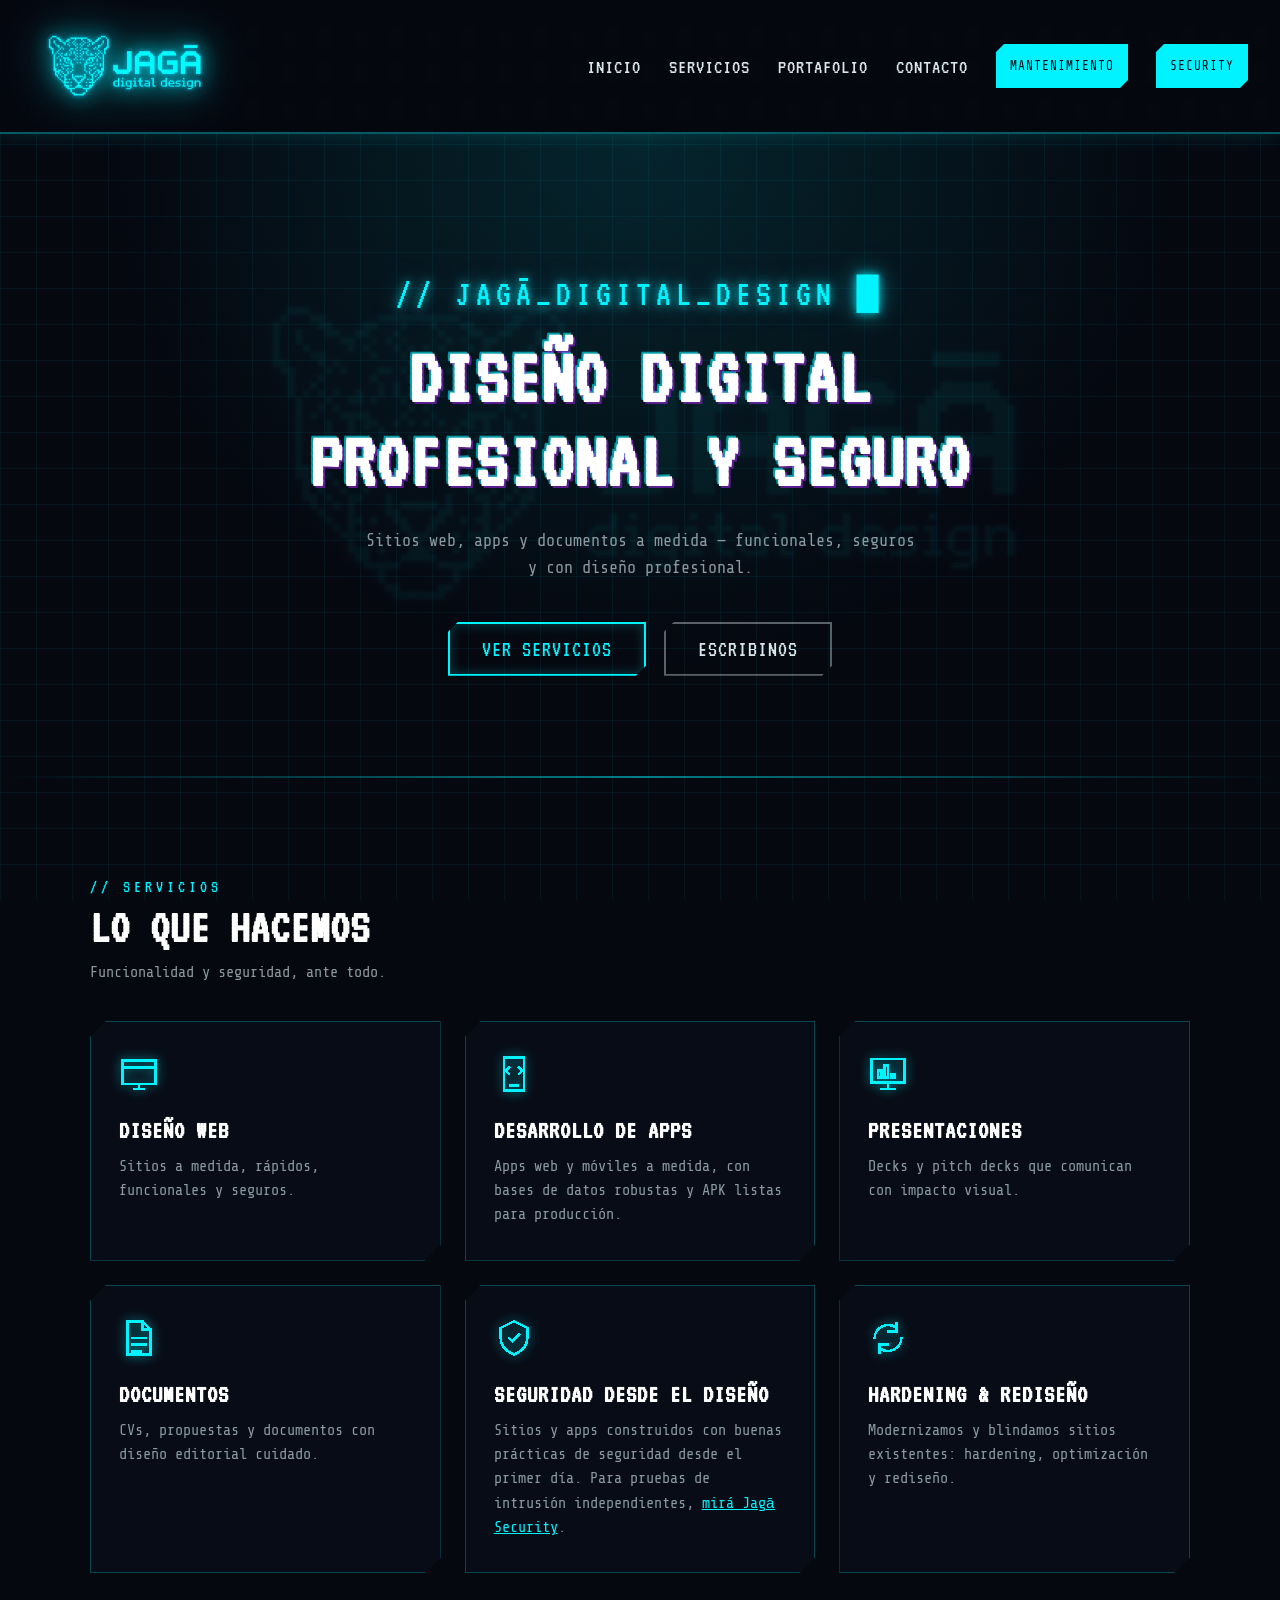
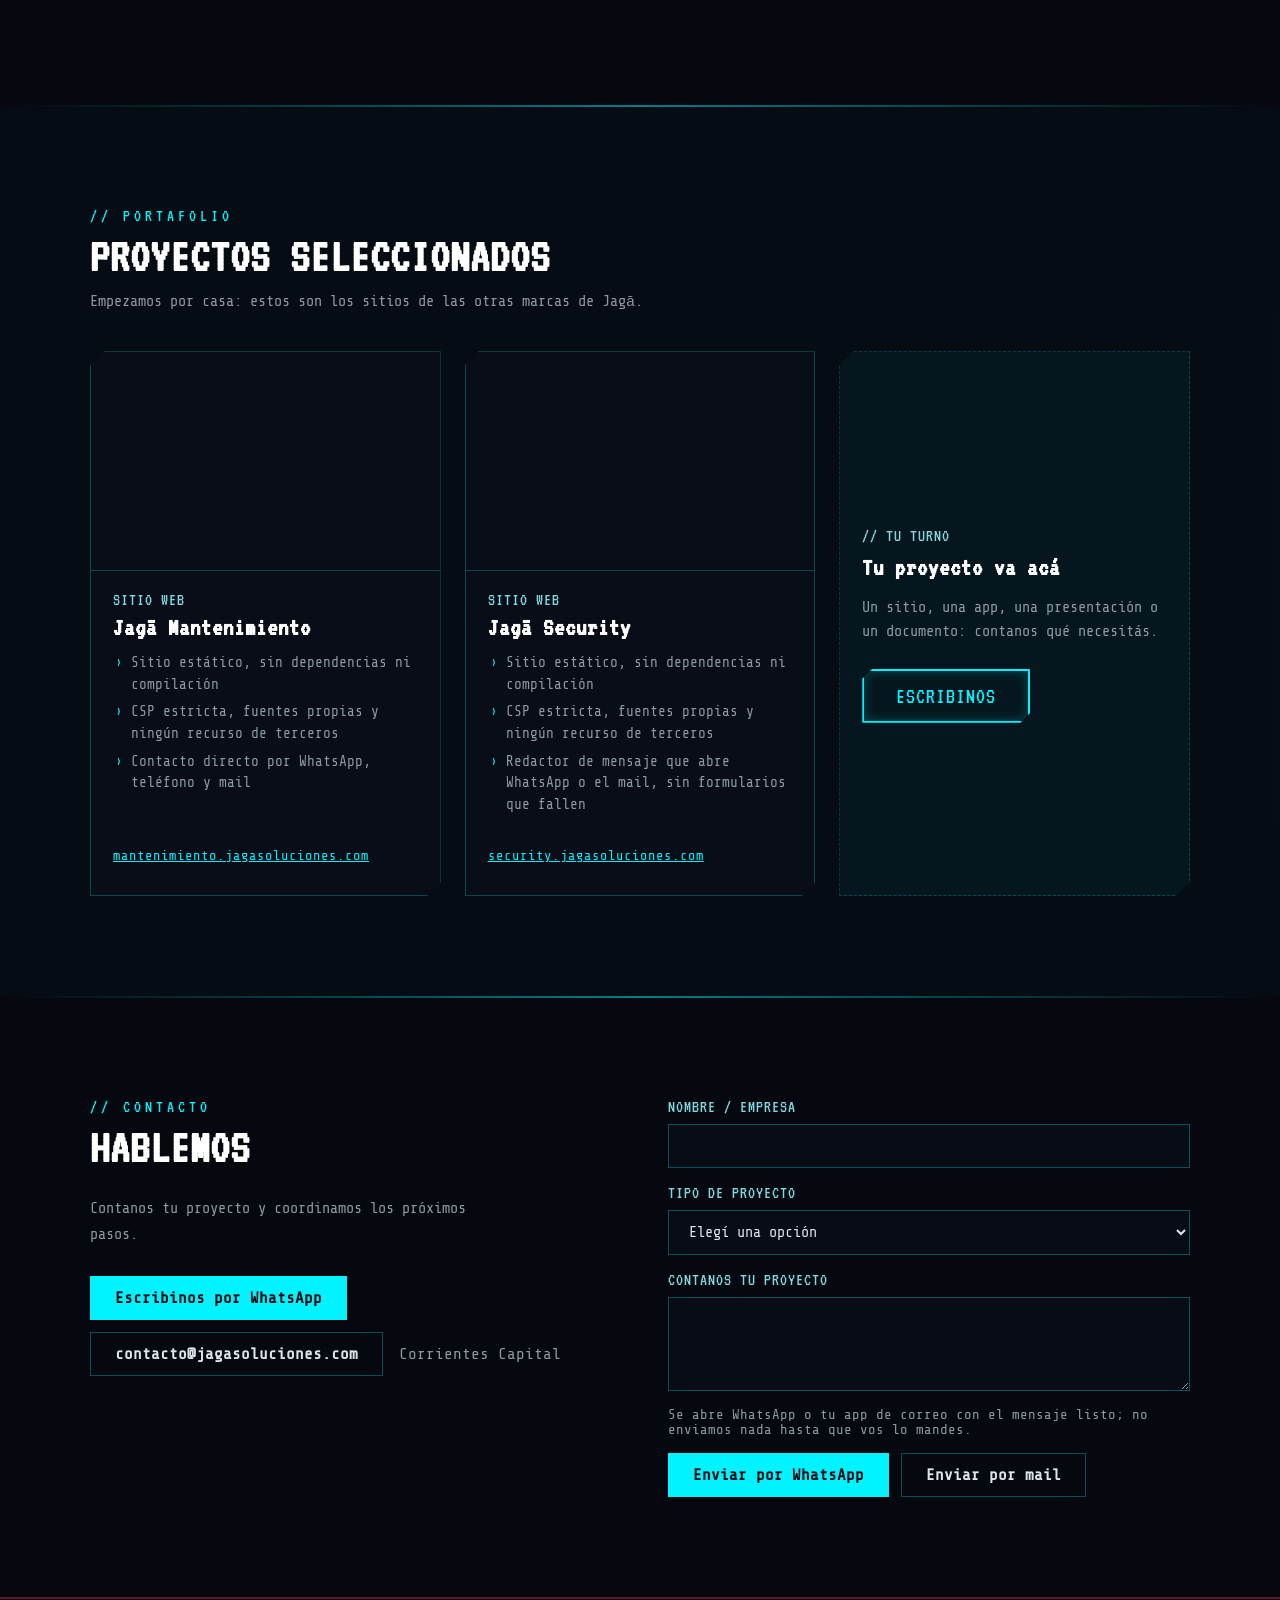
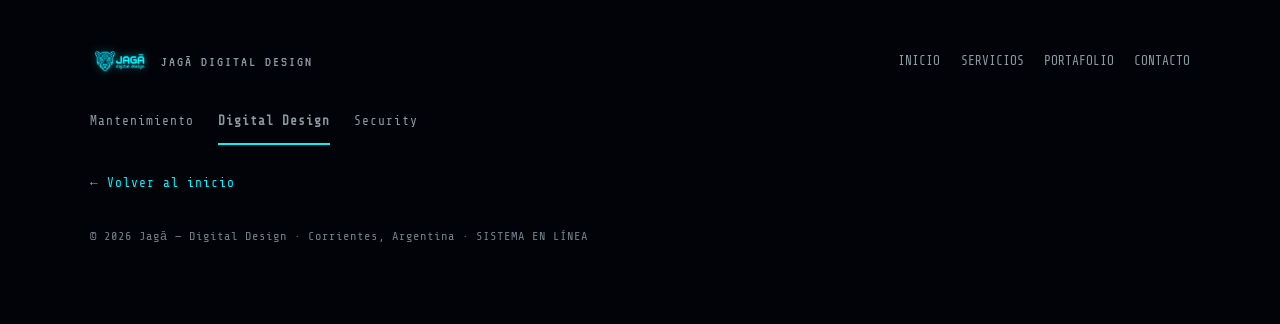
==== commit 28e81037: "feat(navegacion): «Volver al inicio» en el pie y flecha «Volver arriba» - Pie: enlace a https://jaga" ====
--- a/index.html
+++ b/index.html
@@ -36,7 +36,7 @@
 <link rel="preload" href="fonts/share-tech-mono-latin-400-normal.woff2" as="font" type="font/woff2" crossorigin>
 
 <link rel="stylesheet" href="jaga-shared.css">
-<link rel="stylesheet" href="styles.css">
+<link rel="stylesheet" href="styles.css?v=20261014">
 
 <!-- JSON-LD: LocalBusiness -->
 <script type="application/ld+json">
@@ -78,7 +78,7 @@
   <div class="dd-grid-bg"></div>
 
   <header class="dd-header">
-    <a class="dd-brand" href="#inicio">
+    <a class="dd-brand" id="arriba" href="#inicio">
       <img class="dd-logo" src="img/jaga-logo.png" width="367" height="200" alt="Jagā — digital design">
     </a>
 
@@ -307,12 +307,19 @@
         </ul>
       </nav>
     </div>
+    <div class="dd-footer__home">
+      <a class="dd-footer__back" href="https://jagasoluciones.com/" aria-label="Volver al inicio de jagasoluciones.com"><span aria-hidden="true">←</span> Volver al inicio</a>
+    </div>
     <p class="dd-footer__legal">© 2026 Jagā — Digital Design · Corrientes, Argentina · SISTEMA EN LÍNEA</p>
   </footer>
 
+  <a class="dd-to-top" id="volver-arriba" href="#arriba" aria-label="Volver arriba">
+    <svg width="22" height="22" viewBox="0 0 24 24" aria-hidden="true" focusable="false"><path d="M12 20V5M5 11.5L12 4.5l7 7" fill="none" stroke="currentColor" stroke-width="2" stroke-linecap="square"></path></svg>
+  </a>
+
 </div>
 
-<script src="script.js"></script>
+<script src="script.js?v=20261014"></script>
 <script src="composer.js" defer></script>
 </body>
 </html>
--- a/styles.css
+++ b/styles.css
@@ -203,6 +203,32 @@
 a.dd-footer__link, a.dd-footer__link:hover { display: inline-flex; align-items: center; justify-content: center; min-height: 44px; min-width: 44px; text-decoration: none; color: #8a9aa0; }
 .dd-footer__switch { max-width: 1100px; margin: 16px auto 0; }
 .dd-footer__legal { max-width: 1100px; margin: 24px auto 0; font-family: 'Share Tech Mono', monospace; font-size: 0.75rem; letter-spacing: 1px; color: #728288; } /* 5.2:1 sobre el pie (antes #4a5a60, 2.9:1) */
+/* Enlace al hub (jagasoluciones.com), en su propia fila para no tocar el selector de marcas */
+.dd-footer__home { max-width: 1100px; margin: 16px auto 0; }
+a.dd-footer__back, a.dd-footer__back:hover {
+  display: inline-flex; align-items: center; gap: 8px; min-height: 44px; box-sizing: border-box;
+  font-family: 'Share Tech Mono', monospace; font-size: 0.8rem; letter-spacing: 1px; text-decoration: none; color: #00f3ff;
+}
+a.dd-footer__back:hover { text-decoration: underline; }
+/* Aire bajo el pie para que la flecha flotante nunca tape sus enlaces al final de la página */
+.dd-footer { padding-bottom: calc(80px + env(safe-area-inset-bottom, 0px)); }
+
+/* Flecha flotante "Volver arriba": oculta (y fuera del orden de Tab) hasta que script.js le pone .is-visible */
+.dd-to-top {
+  position: fixed; z-index: 40;
+  right: calc(16px + env(safe-area-inset-right, 0px));
+  bottom: calc(16px + env(safe-area-inset-bottom, 0px));
+  display: flex; align-items: center; justify-content: center; width: 48px; height: 48px; box-sizing: border-box;
+  color: #00f3ff; background: #060810; border: 2px solid #00f3ff; box-shadow: 0 0 14px rgba(0,243,255,0.45);
+  visibility: hidden; opacity: 0;
+}
+.dd-to-top.is-visible { visibility: visible; opacity: 1; }
+a.dd-to-top:hover { color: #060810; background: #00f3ff; }
+.dd-to-top svg { display: block; }
+@media (prefers-reduced-motion: no-preference) {
+  .dd-to-top { transition: opacity 0.2s ease, visibility 0s linear 0.2s; }
+  .dd-to-top.is-visible { transition: opacity 0.2s ease, visibility 0s; }
+}
 
 /* ============================================================
    Navegación — menú mobile
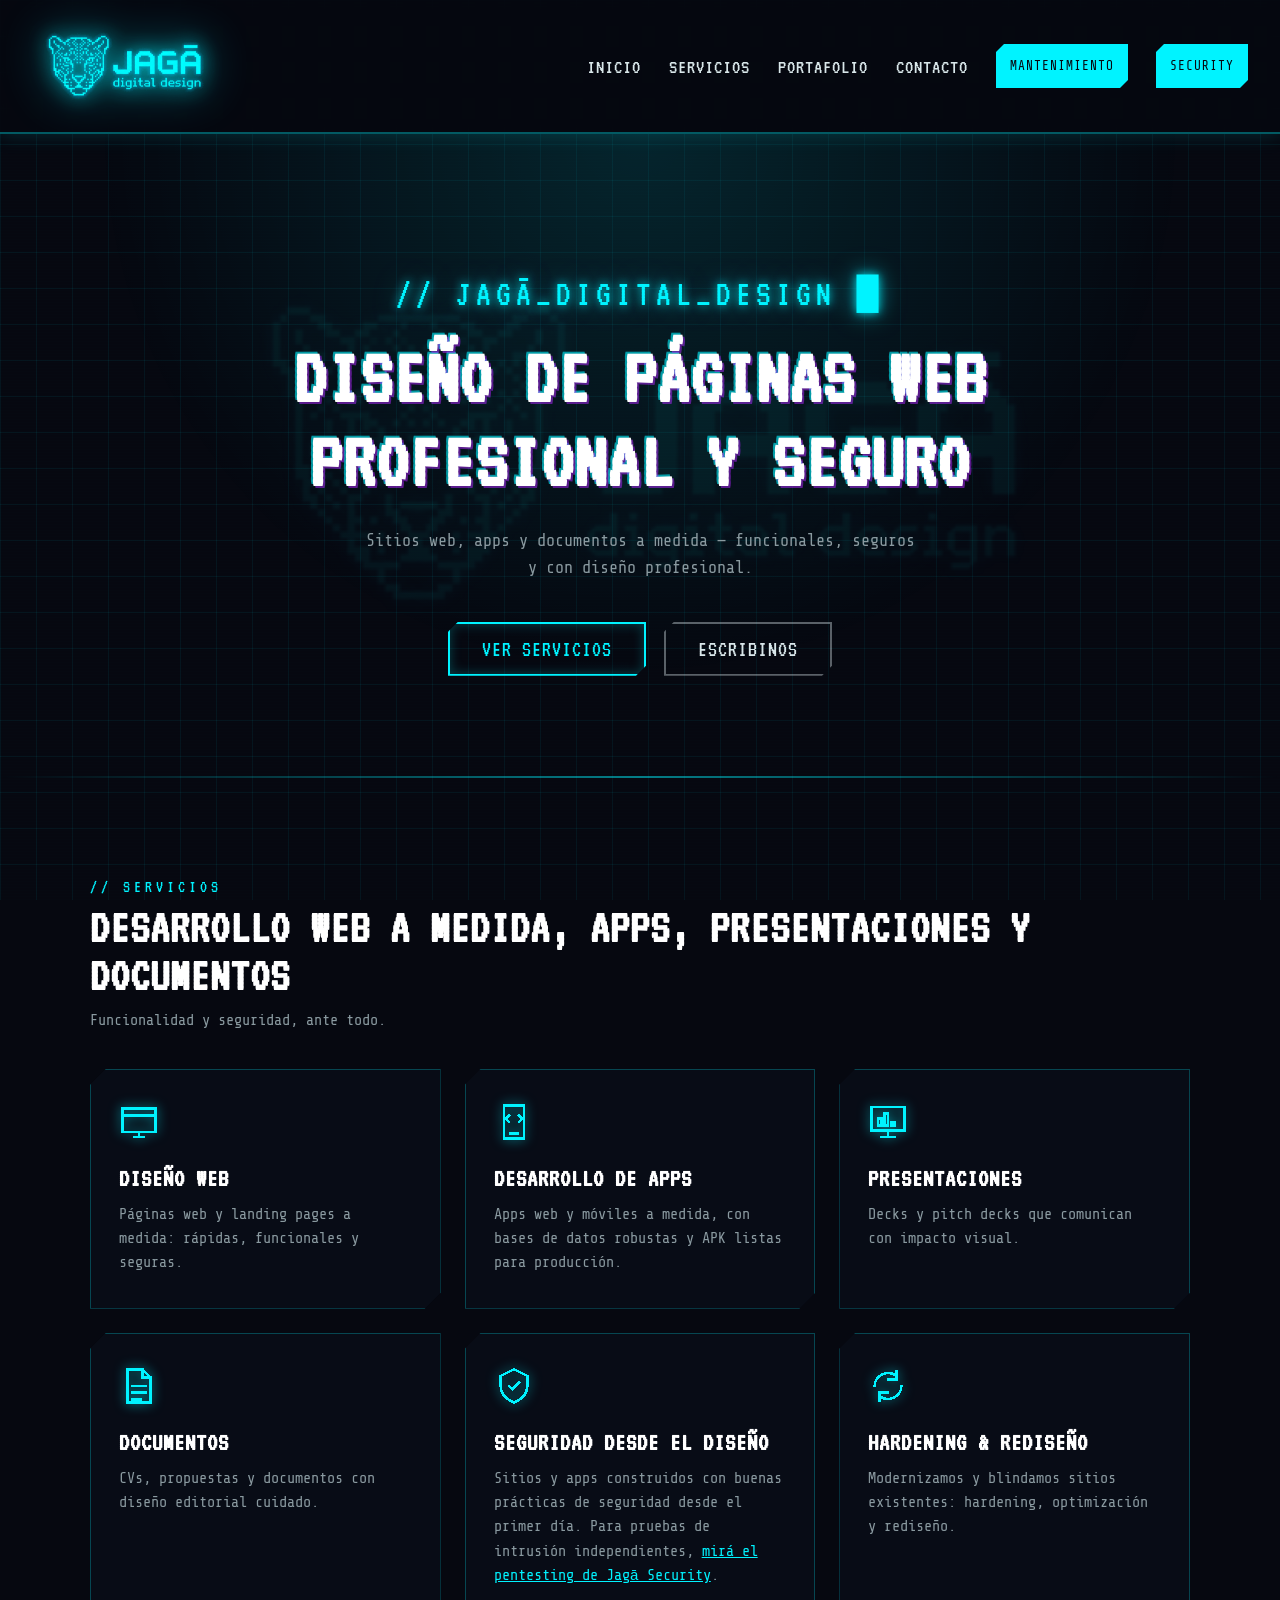
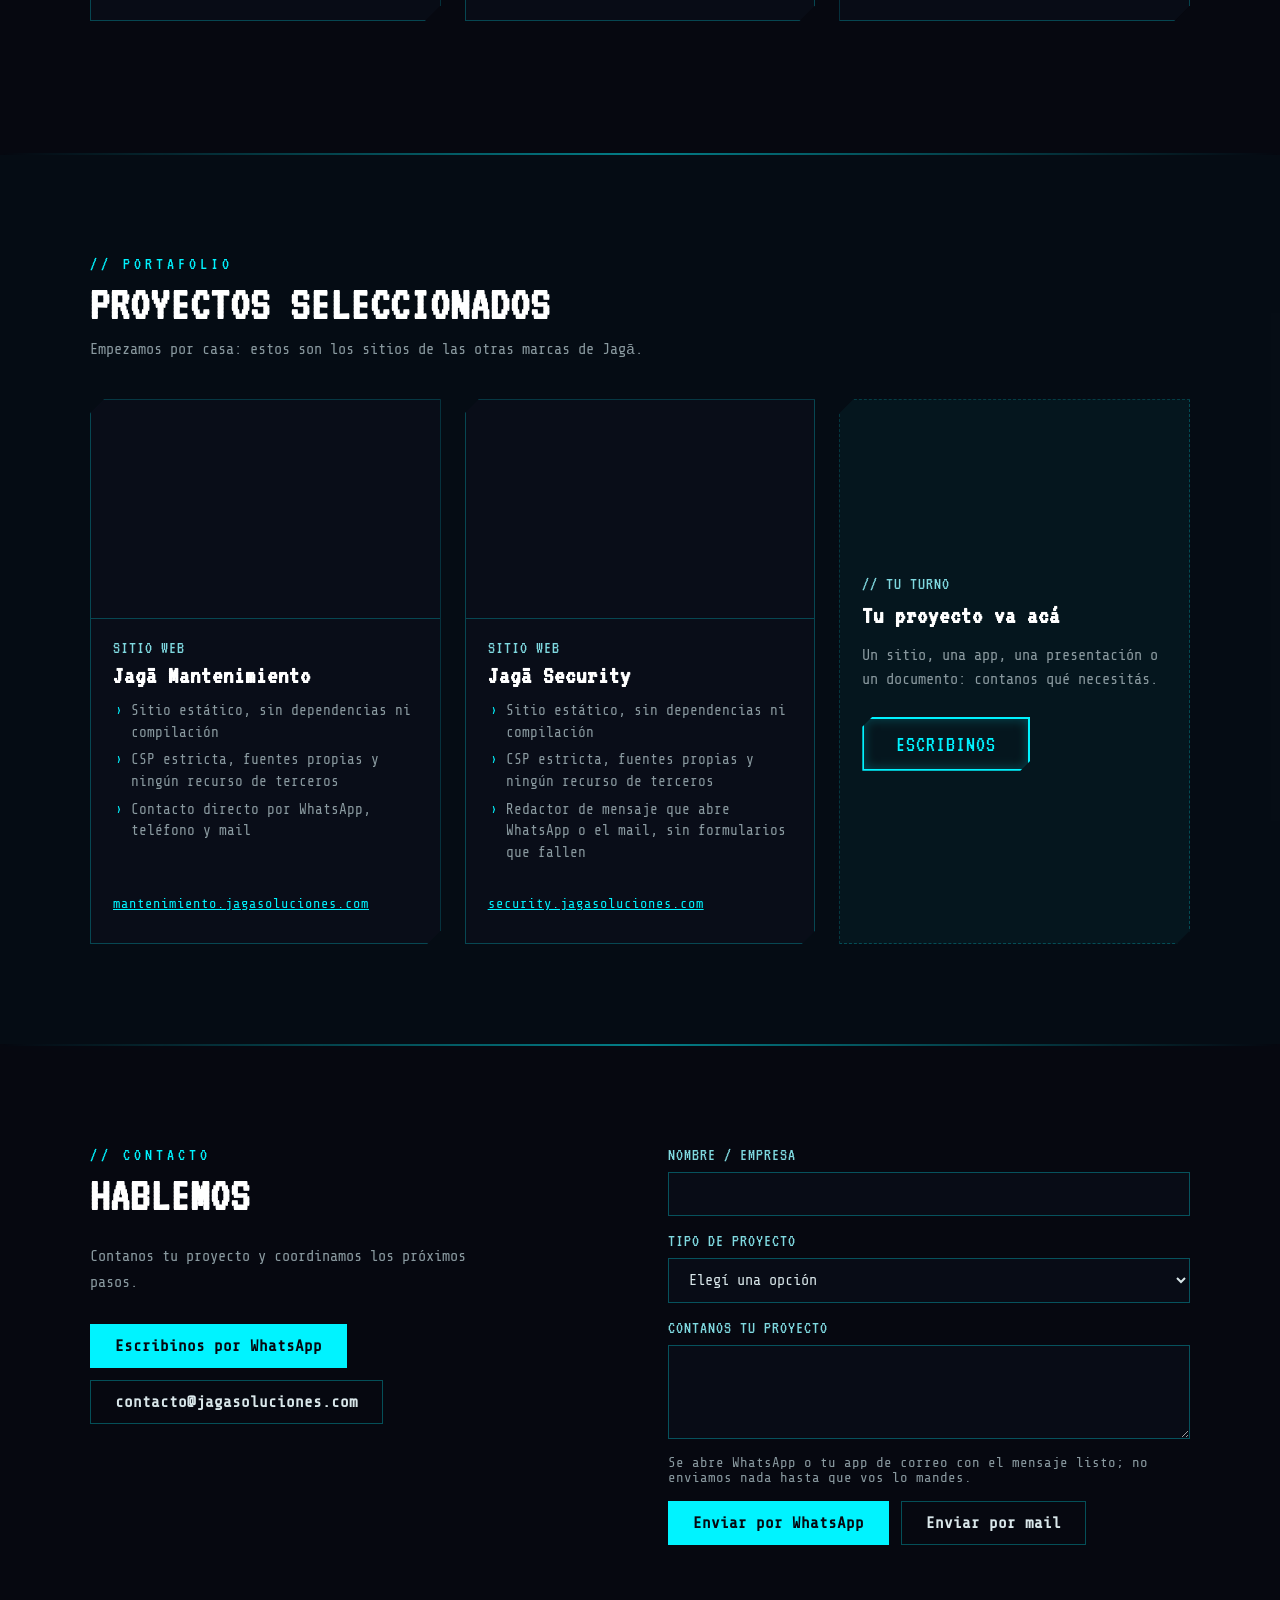
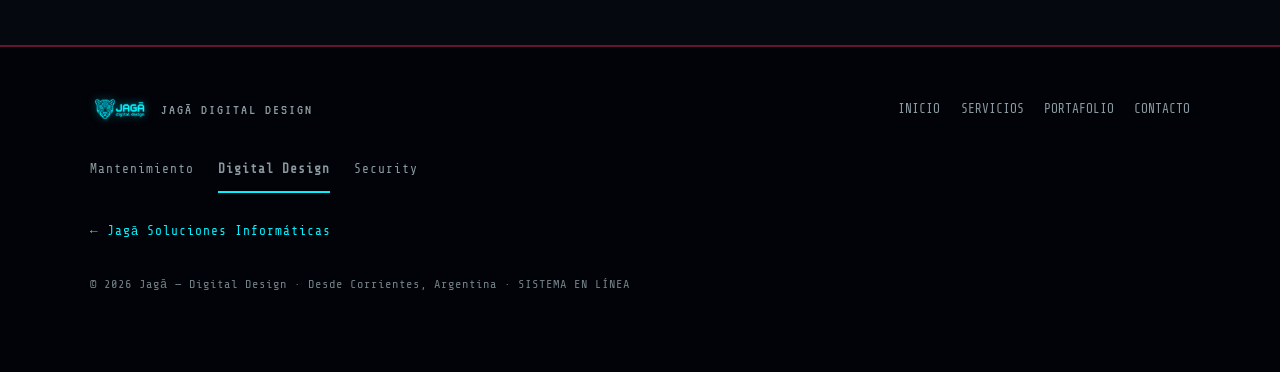
==== commit d1215083: "feat(seo): H1, metadatos y JSON-LD para diseño de páginas web y desarrollo a medida - H1 «Diseño de " ====
--- a/index.html
+++ b/index.html
@@ -5,15 +5,15 @@
 <meta http-equiv="Content-Security-Policy" content="default-src 'none'; script-src 'self'; style-src 'self'; img-src 'self' data:; font-src 'self'; connect-src 'none'; frame-src 'none'; media-src 'none'; object-src 'none'; base-uri 'none'; form-action 'none'">
 <meta name="referrer" content="no-referrer">
 <meta name="viewport" content="width=device-width, initial-scale=1.0">
-<title>Jagā Digital Design — Sitios Web, Apps y Documentos en Corrientes</title>
-<meta name="description" content="Sitios web, apps, presentaciones y documentos a medida: funcionales, seguros y con diseño profesional. Corrientes Capital.">
+<title>Diseño de páginas web y desarrollo web a medida | Jagā</title>
+<meta name="description" content="Diseño de páginas web, landing pages y desarrollo web a medida. También apps, presentaciones y documentos, con seguridad desde el diseño.">
 <link rel="canonical" href="https://design.jagasoluciones.com/">
 
 <!-- Open Graph -->
 <meta property="og:type" content="website">
 <meta property="og:site_name" content="Jagā Digital Design">
-<meta property="og:title" content="Jagā Digital Design — Sitios Web, Apps y Documentos">
-<meta property="og:description" content="Sitios web, apps, presentaciones y documentos a medida, con diseño profesional. Corrientes Capital.">
+<meta property="og:title" content="Jagā Digital Design — Diseño de páginas web y desarrollo a medida">
+<meta property="og:description" content="Páginas web, landing pages, apps, presentaciones y documentos a medida, con diseño profesional y seguridad desde el diseño.">
 <meta property="og:url" content="https://design.jagasoluciones.com/">
 <meta property="og:image" content="https://design.jagasoluciones.com/img/og.png">
 <meta property="og:image:width" content="1200">
@@ -23,8 +23,8 @@
 
 <!-- Twitter -->
 <meta name="twitter:card" content="summary_large_image">
-<meta name="twitter:title" content="Jagā Digital Design — Sitios Web, Apps y Documentos">
-<meta name="twitter:description" content="Sitios web, apps, presentaciones y documentos a medida, con diseño profesional. Corrientes Capital.">
+<meta name="twitter:title" content="Jagā Digital Design — Diseño de páginas web y desarrollo a medida">
+<meta name="twitter:description" content="Páginas web, landing pages, apps, presentaciones y documentos a medida, con diseño profesional y seguridad desde el diseño.">
 <meta name="twitter:image" content="https://design.jagasoluciones.com/img/og.png">
 
 <meta name="robots" content="index, follow">
@@ -53,17 +53,22 @@
     "addressRegion": "Corrientes",
     "addressCountry": "AR"
   },
-  "geo": {
-    "@type": "GeoCoordinates",
-    "latitude": -27.4780009,
-    "longitude": -58.8132239
-  },
-  "areaServed": {
-    "@type": "GeoCircle",
-    "geoMidpoint": { "@type": "GeoCoordinates", "latitude": -27.4780009, "longitude": -58.8132239 },
-    "geoRadius": "10000"
-  },
-  "description": "Diseño y desarrollo web, apps, presentaciones, documentos y seguridad informática para particulares, profesionales y PyMEs en Corrientes Capital."
+  "parentOrganization": { "@type": "Organization", "@id": "https://jagasoluciones.com/#jaga", "name": "Jagā Soluciones Informáticas", "url": "https://jagasoluciones.com/" },
+  "description": "Diseño de páginas web, landing pages y desarrollo web a medida, apps, presentaciones y documentos, con seguridad desde el diseño.",
+  "knowsAbout": ["Diseño de páginas web", "Desarrollo web a medida", "Landing pages", "Desarrollo de apps", "Presentaciones", "Documentos", "Seguridad desde el diseño", "Hardening y rediseño"],
+  "keywords": "diseño de páginas web, desarrollo web a medida, landing page, apps a medida",
+  "hasOfferCatalog": {
+    "@type": "OfferCatalog",
+    "name": "Servicios de Jagā Digital Design",
+    "itemListElement": [
+      { "@type": "Offer", "itemOffered": { "@type": "Service", "name": "Diseño de páginas web y landing pages" } },
+      { "@type": "Offer", "itemOffered": { "@type": "Service", "name": "Desarrollo de apps" } },
+      { "@type": "Offer", "itemOffered": { "@type": "Service", "name": "Presentaciones" } },
+      { "@type": "Offer", "itemOffered": { "@type": "Service", "name": "Documentos" } },
+      { "@type": "Offer", "itemOffered": { "@type": "Service", "name": "Seguridad desde el diseño" } },
+      { "@type": "Offer", "itemOffered": { "@type": "Service", "name": "Hardening y rediseño" } }
+    ]
+  }
 }
 </script>
 </head>
@@ -79,7 +84,7 @@
 
   <header class="dd-header">
     <a class="dd-brand" id="arriba" href="#inicio">
-      <img class="dd-logo" src="img/jaga-logo.png" width="367" height="200" alt="Jagā — digital design">
+      <img class="dd-logo" src="img/jaga-logo.png" width="367" height="200" alt="Jagā Digital Design">
     </a>
 
     <button class="nav-toggle" id="nav-toggle" aria-expanded="false" aria-controls="nav-links" aria-label="Menú">
@@ -103,7 +108,7 @@
     <img class="dd-hero__mark" src="img/jaga-logo.png" width="367" height="200" alt="">
     <div class="dd-hero__inner">
       <p class="dd-kicker">// JAGĀ_DIGITAL_DESIGN <span class="dd-cursor" aria-hidden="true">█</span></p>
-      <h1 class="dd-h1">Diseño digital<br>profesional y seguro</h1>
+      <h1 class="dd-h1">Diseño de páginas&nbsp;web<br>profesional y seguro</h1>
       <p class="dd-lead">Sitios web, apps y documentos a medida — funcionales, seguros y con diseño profesional.</p>
       <div class="dd-actions">
         <a href="#servicios" class="dd-btn dd-btn--fill">VER SERVICIOS</a>
@@ -117,7 +122,7 @@
   <section class="dd-section" id="servicios">
     <div class="dd-container">
       <p class="dd-eyebrow">// SERVICIOS</p>
-      <h2 class="dd-h2 dd-h2--tight">Lo que hacemos</h2>
+      <h2 class="dd-h2 dd-h2--tight">Desarrollo web a medida, apps, presentaciones y documentos</h2>
       <p class="dd-sub">Funcionalidad y seguridad, ante todo.</p>
 
       <div class="dd-services">
@@ -130,7 +135,7 @@
             <line x1="12" y1="18" x2="12" y2="21"></line>
           </svg>
           <h3 class="dd-h3">DISEÑO WEB</h3>
-          <p class="dd-text">Sitios a medida, rápidos, funcionales y seguros.</p>
+          <p class="dd-text">Páginas web y landing pages a medida: rápidas, funcionales y seguras.</p>
         </div>
 
         <div class="dd-card">
@@ -175,7 +180,7 @@
             <path d="M9 12l2 2 4-4"></path>
           </svg>
           <h3 class="dd-h3">SEGURIDAD DESDE EL DISEÑO</h3>
-          <p class="dd-text">Sitios y apps construidos con buenas prácticas de seguridad desde el primer día. Para pruebas de intrusión independientes, <a href="https://security.jagasoluciones.com/">mirá Jagā Security</a>.</p>
+          <p class="dd-text">Sitios y apps construidos con buenas prácticas de seguridad desde el primer día. Para pruebas de intrusión independientes, <a href="https://security.jagasoluciones.com/">mirá el pentesting de Jagā Security</a>.</p>
         </div>
 
         <div class="dd-card">
@@ -250,7 +255,6 @@
         <address class="jaga-contact" data-jaga-contact>
           <a class="jaga-btn jaga-btn--primary" href="https://wa.me/5493795014911?text=Hola%2C%20quiero%20consultar%20por%20un%20sitio%20web" target="_blank" rel="noopener">Escribinos por WhatsApp</a>
           <a class="jaga-btn" href="mailto:contacto@jagasoluciones.com">contacto@jagasoluciones.com</a>
-          <span class="jaga-contact__meta">Corrientes Capital</span>
         </address>
       </div>
       <div class="jaga-composer" data-jaga-composer data-wa="5493795014911" data-mail="contacto@jagasoluciones.com" data-brand="Digital Design">
@@ -308,9 +312,9 @@
       </nav>
     </div>
     <div class="dd-footer__home">
-      <a class="dd-footer__back" href="https://jagasoluciones.com/" aria-label="Volver al inicio de jagasoluciones.com"><span aria-hidden="true">←</span> Volver al inicio</a>
-    </div>
-    <p class="dd-footer__legal">© 2026 Jagā — Digital Design · Corrientes, Argentina · SISTEMA EN LÍNEA</p>
+      <a class="dd-footer__back" href="https://jagasoluciones.com/"><span aria-hidden="true">←</span> Jagā Soluciones Informáticas</a>
+    </div>
+    <p class="dd-footer__legal">© 2026 Jagā — Digital Design · Desde Corrientes, Argentina · SISTEMA EN LÍNEA</p>
   </footer>
 
   <a class="dd-to-top" id="volver-arriba" href="#arriba" aria-label="Volver arriba">
